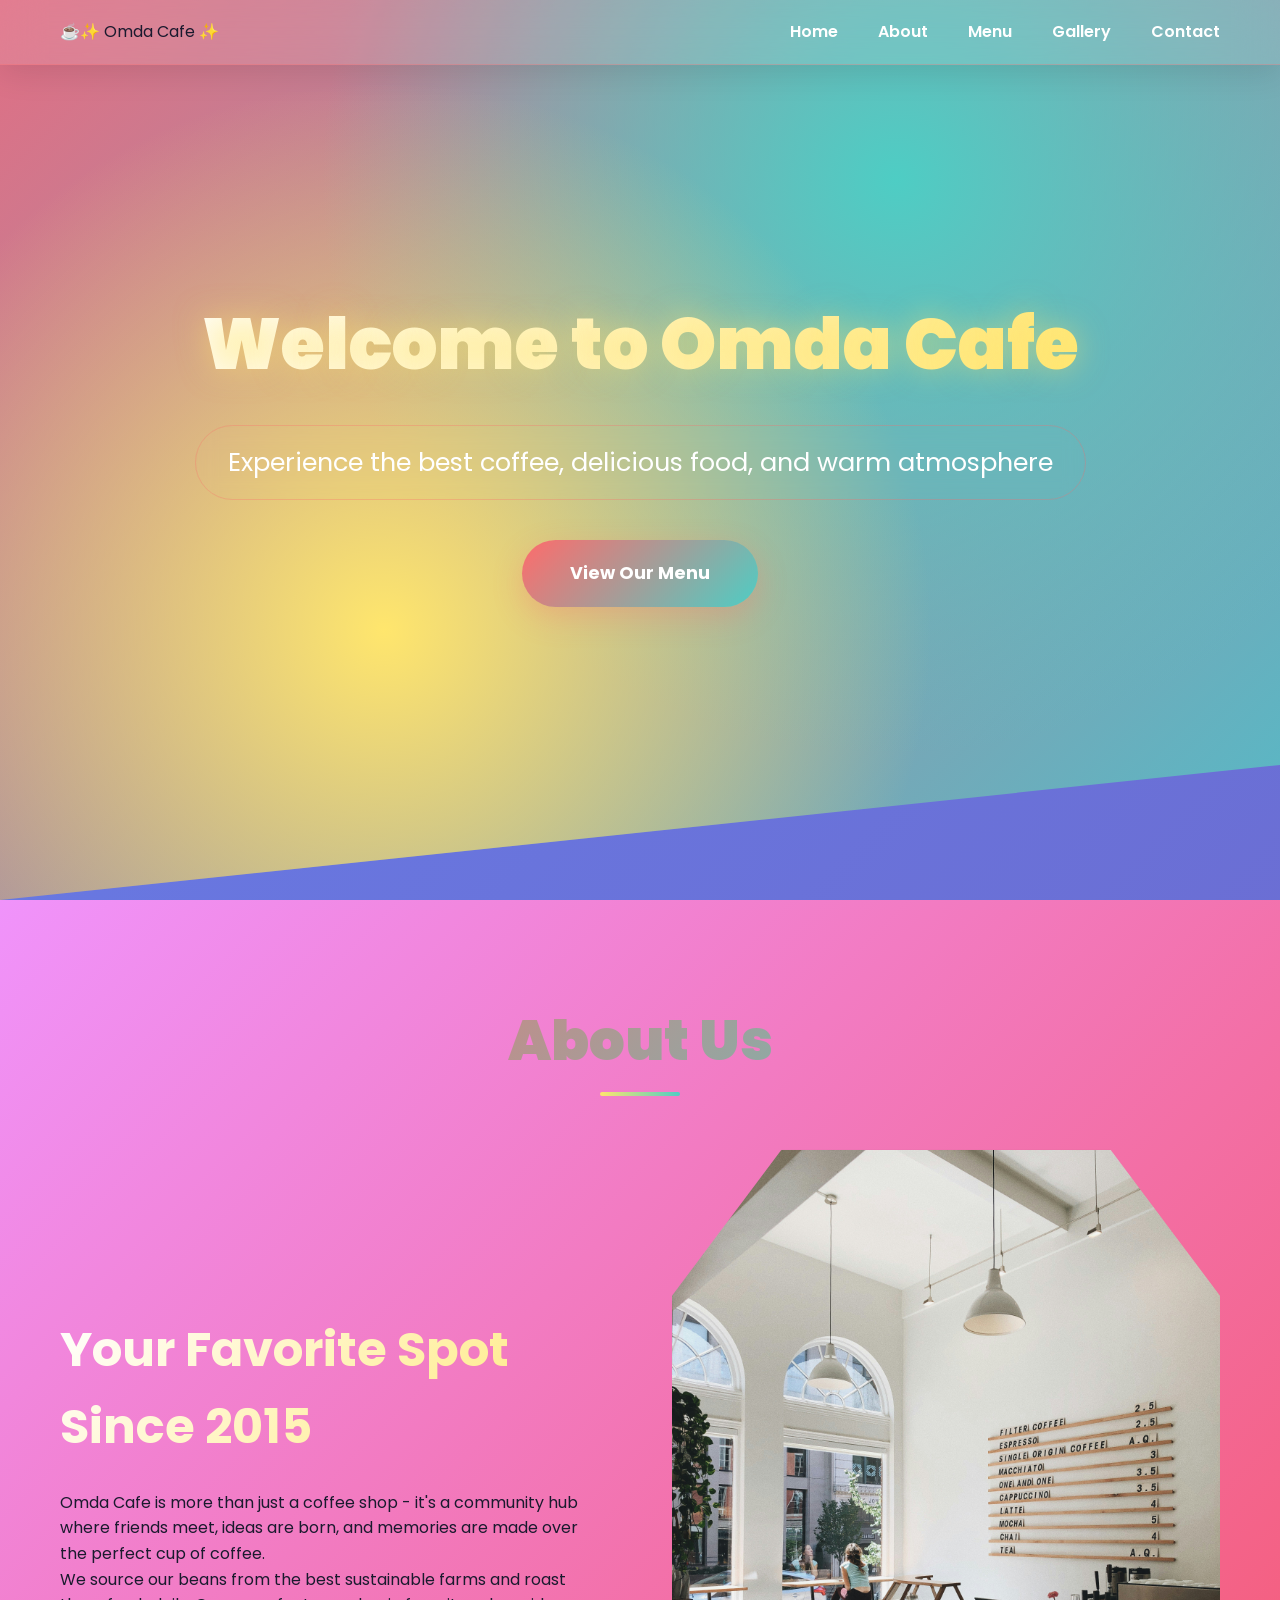
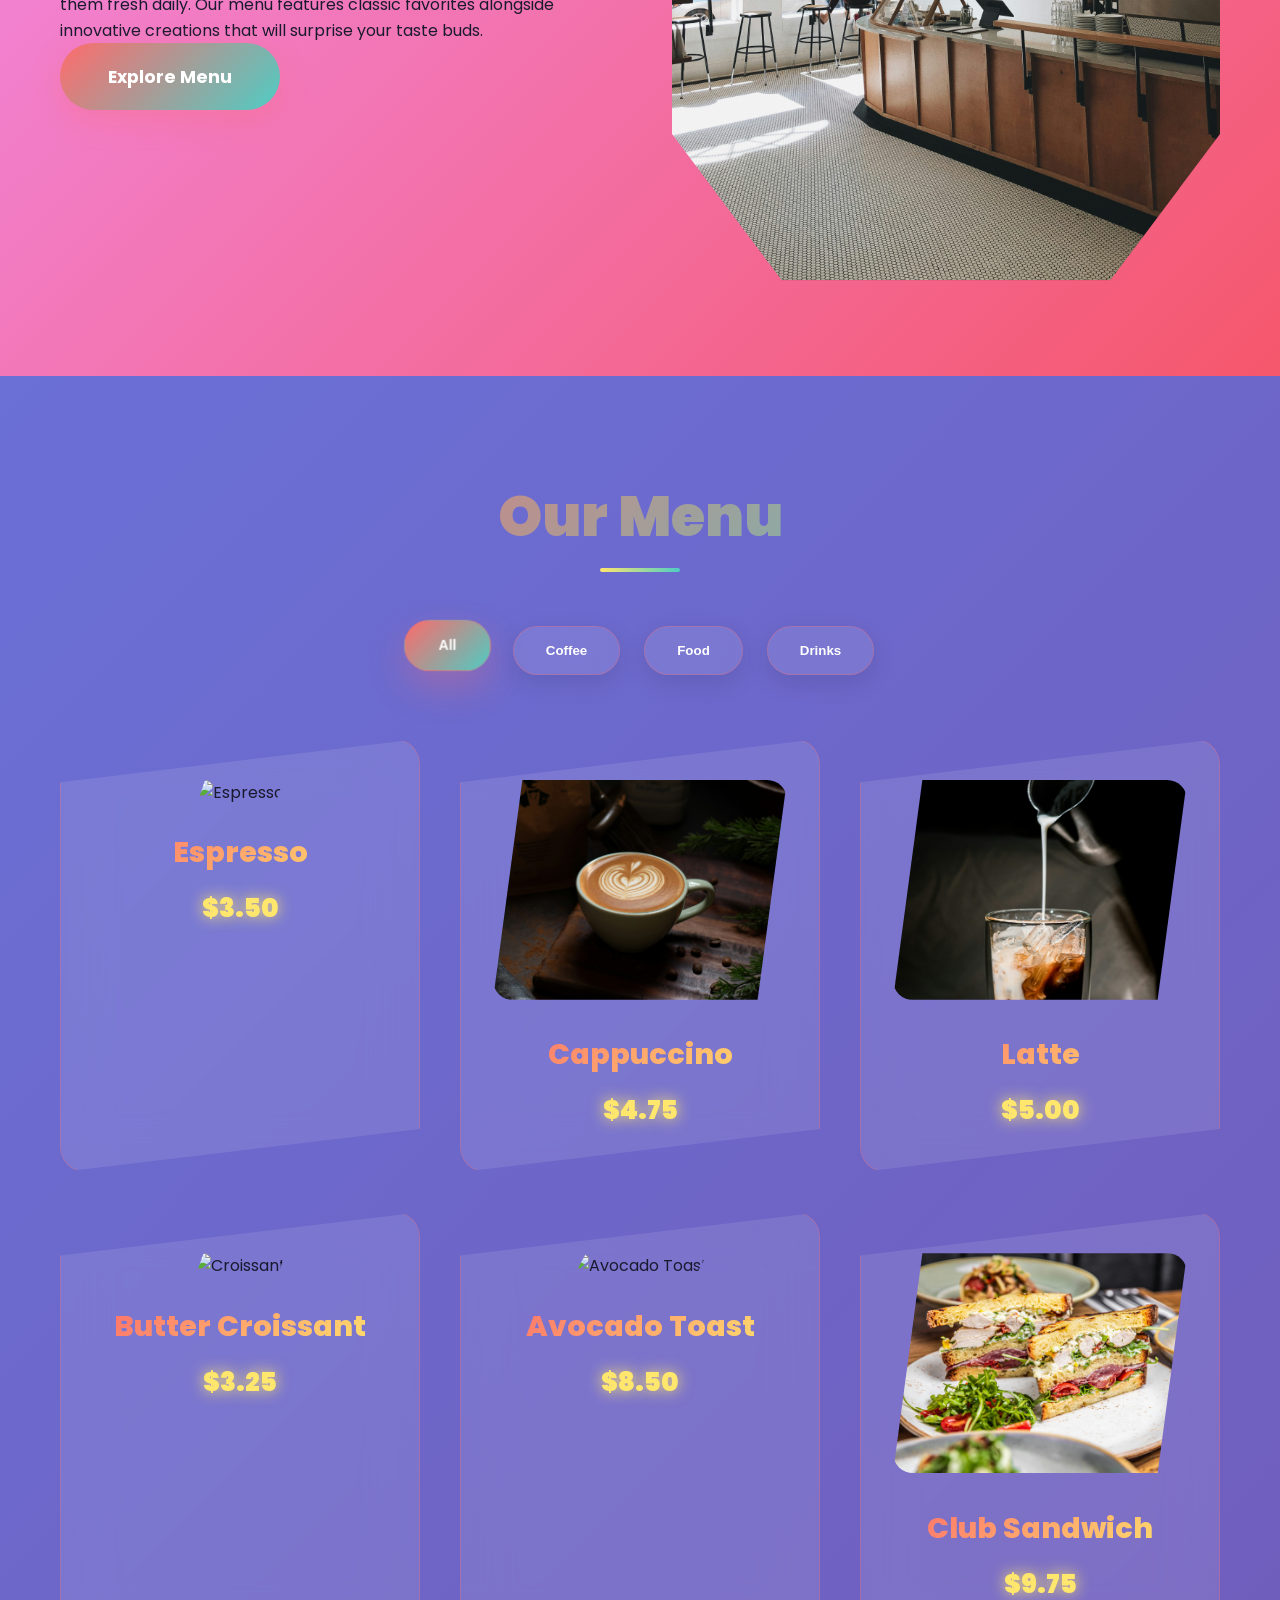
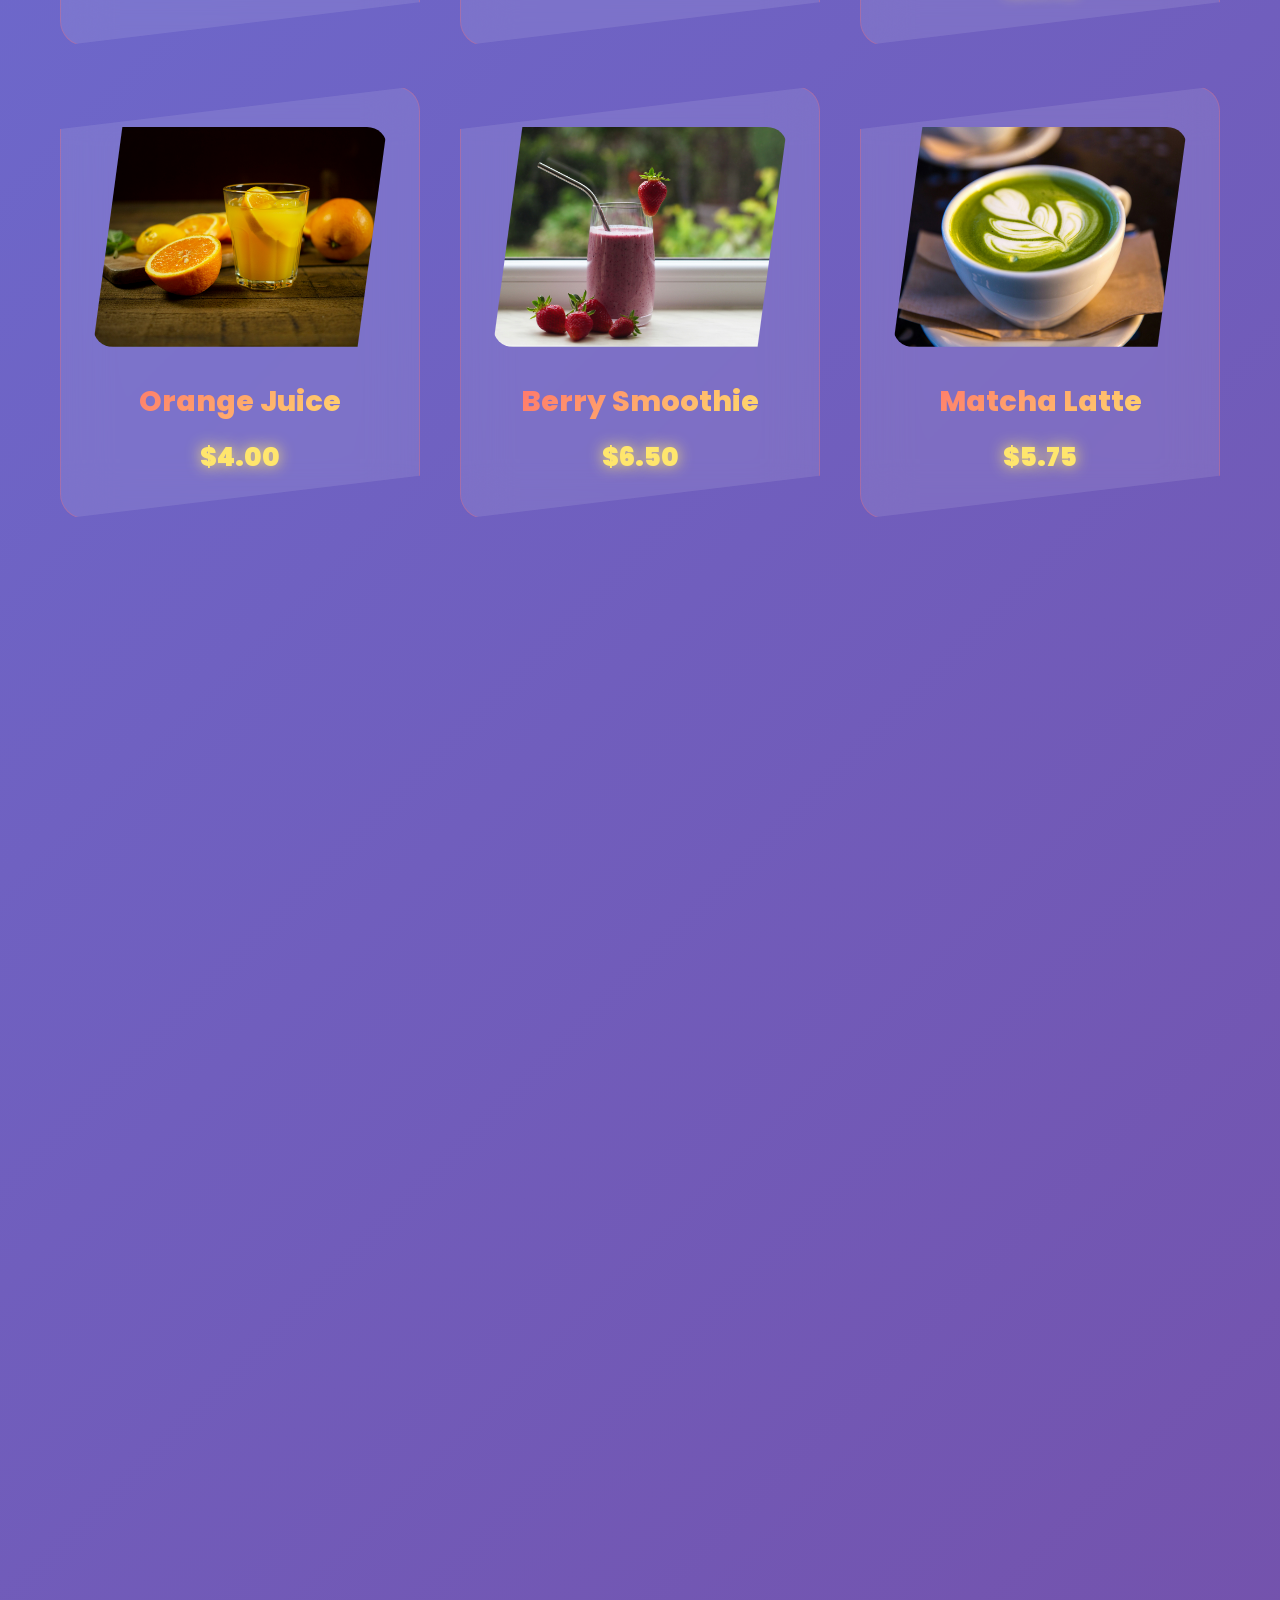
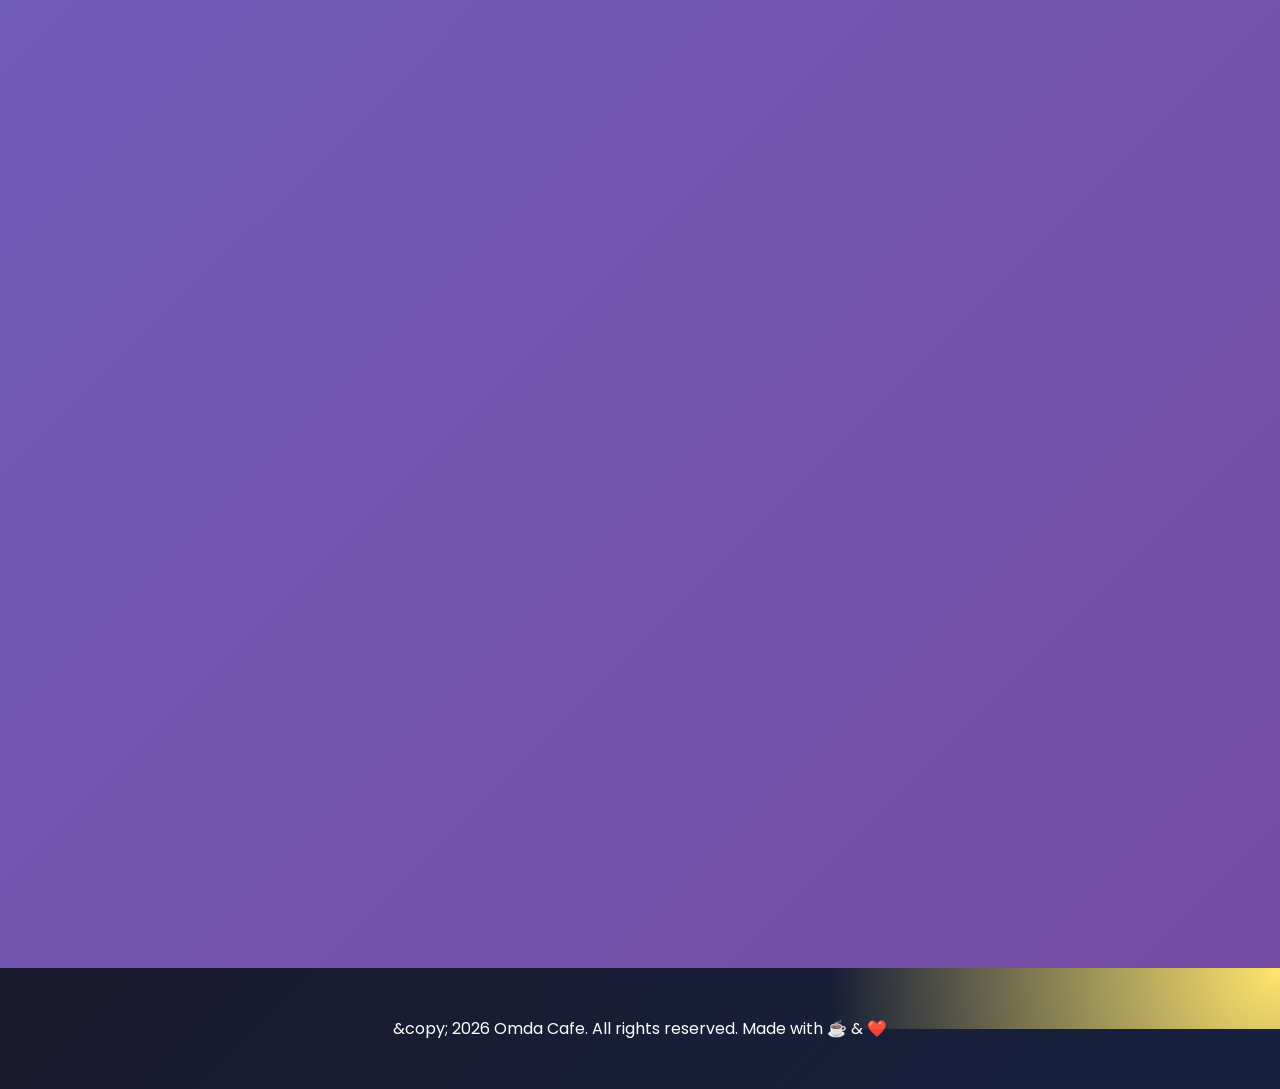
==== index.html @ 9581d434 "cofe shope" ====
<!DOCTYPE html>
<html lang="en">
<head>
  <meta charset="UTF-8">
  <meta name="viewport" content="width=device-width, initial-scale=1.0">
  <title>Omda Cafe - Best Coffee &amp; Food in Town</title>
  <link rel="stylesheet" href="css/style.css">
  <link href="https://fonts.googleapis.com/css2?family=Poppins:wght@300;400;500;600;700&amp;display=swap" rel="stylesheet">
</head>
<body>
  <nav class="navbar">
    <div class="nav-container container">
☕✨ Omda Cafe ✨
      <ul class="nav-links">
        <li><a href="#home">Home</a></li>
        <li><a href="#about">About</a></li>
        <li><a href="#menu">Menu</a></li>
        <li><a href="#gallery">Gallery</a></li>
        <li><a href="#contact">Contact</a></li>
      </ul>
    </div>
  </nav>

  <section id="home" class="hero">
    <div class="hero-content container fade-in">
      <h1>Welcome to Omda Cafe</h1>
      <p>Experience the best coffee, delicious food, and warm atmosphere</p>
      <a href="#menu" class="btn">View Our Menu</a>
    </div>
  </section>

  <section id="about" class="about section fade-in">
    <div class="container">
      <h2 class="section-title">About Us</h2>
      <div class="about-content">
        <div class="about-text">
          <h2>Your Favorite Spot Since 2015</h2>
          <p>Omda Cafe is more than just a coffee shop - it's a community hub where friends meet, ideas are born, and memories are made over the perfect cup of coffee.</p>
          <p>We source our beans from the best sustainable farms and roast them fresh daily. Our menu features classic favorites alongside innovative creations that will surprise your taste buds.</p>
          <a href="#menu" class="btn">Explore Menu</a>
        </div>
        <img src="./assets/shop.jpg" alt="Omda Cafe Interior" class="about-img">
      </div>
    </div>
  </section>

  <section id="menu" class="menu section fade-in">
    <div class="container">
      <h2 class="section-title">Our Menu</h2>
      <div class="menu-filters">
        <button class="filter-btn active" data-filter="all">All</button>
        <button class="filter-btn" data-filter="coffee">Coffee</button>
        <button class="filter-btn" data-filter="food">Food</button>
        <button class="filter-btn" data-filter="drinks">Drinks</button>
      </div>
      <div class="menu-grid">
        <div class="menu-item" data-category="coffee">
          <img class="menu-img" src="assets/espresso.jpg" alt="Espresso">
          <h3>Espresso</h3>
          <p class="menu-price">$3.50</p>
        </div>
        <div class="menu-item" data-category="coffee">
          <img class="menu-img" src="./assets/cappuccino.jpg" alt="Cappuccino">
          <h3>Cappuccino</h3>
          <p class="menu-price">$4.75</p>
        </div>
        <div class="menu-item" data-category="coffee">
          <img class="menu-img" src="./assets/latte.jpg" alt="Latte">
          <h3>Latte</h3>
          <p class="menu-price">$5.00</p>
        </div>
        <div class="menu-item" data-category="food">
          <img class="menu-img" src="https://images.unsplash.com/photo-1551632811-561732d1e306?ixlib=rb-4.0.3&amp;auto=format&amp;fit=crop&amp;w=400&amp;q=80" alt="Croissant">
          <h3>Butter Croissant</h3>
          <p class="menu-price">$3.25</p>
        </div>
        <div class="menu-item" data-category="food">
          <img class="menu-img" src="https://images.unsplash.com/photo-1570129477492-45c003edd2be?ixlib=rb-4.0.3&amp;auto=format&amp;fit=crop&amp;w=400&amp;q=80" alt="Avocado Toast">
          <h3>Avocado Toast</h3>
          <p class="menu-price">$8.50</p>
        </div>
        <div class="menu-item" data-category="food">
          <img class="menu-img" src="./assets/Club Sandwich.jpg" alt="Sandwich">
          <h3>Club Sandwich</h3>
          <p class="menu-price">$9.75</p>
        </div>
        <div class="menu-item" data-category="drinks">
          <img class="menu-img" src="./assets/Orange Juice.jpg" alt="Fresh Juice">
          <h3>Orange Juice</h3>
          <p class="menu-price">$4.00</p>
        </div>
        <div class="menu-item" data-category="drinks">
          <img class="menu-img" src="./assets/Berry Smoothie.jpg" alt="Smoothie">
          <h3>Berry Smoothie</h3>
          <p class="menu-price">$6.50</p>
        </div>
        <div class="menu-item" data-category="drinks">
          <img class="menu-img" src="./assets/Matcha Latte.jpg" alt="Matcha">
          <h3>Matcha Latte</h3>
          <p class="menu-price">$5.75</p>
        </div>
      </div>
    </div>
  </section>

  <section id="gallery" class="gallery section fade-in">
    <div class="container">
      <h2 class="section-title">Gallery</h2>
      <div class="slider-container">
        <div class="slider">
          <img src="images/gallery/cafe-ambiance.jpg" alt="Cafe ambiance" class="slide">
          <img src="images/gallery/coffee-prep.jpg" alt="Coffee preparation" class="slide">
          <img src="./images/gallery/pastries.jpg" alt="Pastries" class="slide">
          <img src="./images/gallery/cozy-seating.jpg" alt="Cozy seating" class="slide">
        </div>
        <button class="gallery-nav prev">&amp;lt;</button>
        <button class="gallery-nav next">&amp;gt;</button>
        <div class="dots"></div>
      </div>
    </div>
  </section>

  <section id="contact" class="contact section fade-in">
    <div class="container">
      <h2 class="section-title">Contact &amp; Reservations</h2>
      <div class="contact-content">
        <div class="contact-info">
          <h2>Visit Us</h2>
          <div class="contact-item">
            <div class="contact-icon">📍</div>
            <div>
              <h3>Location</h3>
              <p>Kigali, City Center<br>Down Town</p>
            </div>
          </div>
          <div class="contact-item">
            <div class="contact-icon">📞</div>
            <div>
              <h3>Phone</h3>
              <p>+250 795 639 032</p>
            </div>
          </div>
          <div class="contact-item">
            <div class="contact-icon">🕒</div>
            <div>
              <h3>Hours</h3>
              <p>Mon-Fri: 7AM-9PM<br>Sat-Sun: 8AM-10PM</p>
            </div>
          </div>
        </div>
        <form class="contact-form">
          <div class="form-group">
            <label for="name">Your Name</label>
            <input type="text" id="name" name="name" required>
          </div>
          <div class="form-group">
            <label for="email">Email</label>
            <input type="email" id="email" name="email" required>
          </div>
          <div class="form-group">
            <label for="party">Party Size</label>
            <select id="party" name="party">
              <option value="1">1 Person</option>
              <option value="2">2 People</option>
              <option value="3-4">3-4 People</option>
              <option value="5+">5+ People</option>
            </select>
          </div>
          <div class="form-group">
            <label for="message">Date &amp; Time / Message</label>
            <textarea id="message" name="message" placeholder="e.g., Reservation for Friday 7PM" required></textarea>
          </div>
          <button type="submit" class="submit-btn">Send Reservation Request</button>
        </form>
      </div>
    </div>
  </section>

  <footer class="footer">
    <div class="container">
      <p>&amp;copy; 2026 Omda Cafe. All rights reserved. Made with ☕ &amp; ❤️</p>
    </div>
  </footer>

  <script src="js/script.js"></script>
</body>
</html>
---- css/style.css ----
/* Omda Cafe - Creative Vibrant Style.css | Neon Gradients & Glassmorphism */

:root {
  --primary: #FF6B6B;
  --secondary: #4ECDC4;
  --accent: #FFE66D;
  --dark: #1A1A2E;
  --light: #16213E;
  --glass: rgba(255, 255, 255, 0.1);
  --glass-glow: rgba(255, 107, 107, 0.3);
}

/* Reset & Base */
* {
  margin: 0;
  padding: 0;
  box-sizing: border-box;
}

body {
  font-family: 'Poppins', sans-serif;
  line-height: 1.6;
  color: var(--dark);
  overflow-x: hidden;
  background: linear-gradient(135deg, #667eea 0%, #764ba2 100%);
  min-height: 100vh;
}

/* Custom Scrollbar */
::-webkit-scrollbar {
  width: 8px;
}

::-webkit-scrollbar-track {
  background: var(--glass);
}

::-webkit-scrollbar-thumb {
  background: linear-gradient(var(--primary), var(--secondary));
  border-radius: 4px;
}

/* Container */
.container {
  max-width: 1200px;
  margin: 0 auto;
  padding: 0 20px;
}

/* Navbar - Glassmorphism */
.navbar {
  position: fixed;
  top: 0;
  width: 100%;
  background: var(--glass);
  backdrop-filter: blur(20px);
  -webkit-backdrop-filter: blur(20px);
  border-bottom: 1px solid var(--glass-glow);
  z-index: 1000;
  transition: all 0.4s cubic-bezier(0.175, 0.885, 0.32, 1.275);
  box-shadow: 0 8px 32px rgba(0,0,0,0.1);
}

.navbar.scrolled {
  background: rgba(255, 107, 107, 0.15);
  box-shadow: 0 4px 20px var(--glass-glow);
}

.nav-container {
  display: flex;
  justify-content: space-between;
  align-items: center;
  padding: 1.2rem 20px;
}

.logo {
  font-size: 2rem;
  font-weight: 800;
  background: linear-gradient(135deg, var(--primary), var(--secondary));
  -webkit-background-clip: text;
  -webkit-text-fill-color: transparent;
  background-clip: text;
  text-decoration: none;
  text-shadow: 0 0 20px var(--glass-glow);
  animation: glowPulse 2s ease-in-out infinite alternate;
}

.nav-links {
  display: flex;
  list-style: none;
  gap: 2.5rem;
}

.nav-links a {
  color: white;
  text-decoration: none;
  font-weight: 600;
  position: relative;
  transition: all 0.3s ease;
  padding: 0.5rem 0;
}

.nav-links a::after {
  content: '';
  position: absolute;
  bottom: 0;
  left: 0;
  width: 0;
  height: 2px;
  background: linear-gradient(90deg, var(--accent), var(--secondary));
  transition: width 0.3s ease;
}

.nav-links a:hover::after {
  width: 100%;
}

.nav-links a:hover {
  color: var(--accent);
  text-shadow: 0 0 10px var(--accent);
}

/* Hero - Creative Gradient Overlay */
.hero {
  height: 100vh;
  background: linear-gradient(135deg, rgba(255,107,107,0.8), rgba(78,205,196,0.8)), 
              url('https://images.unsplash.com/photo-1551024506-0bccd828d307?ixlib=rb-4.0.3&auto=format&fit=crop&w=2070&q=80') center/cover;
  display: flex;
  align-items: center;
  justify-content: center;
  text-align: center;
  color: white;
  position: relative;
  clip-path: polygon(0 0, 100% 0, 100% 85%, 0 100%);
}

.hero::before {
  content: '';
  position: absolute;
  top: 0;
  left: 0;
  right: 0;
  bottom: 0;
  background: radial-gradient(circle at 30% 70%, var(--accent) 0%, transparent 50%),
              radial-gradient(circle at 70% 20%, var(--secondary) 0%, transparent 50%);
  animation: shimmer 3s ease-in-out infinite;
}

.hero-content {
  position: relative;
  z-index: 2;
}

.hero-content h1 {
  font-size: 4.5rem;
  font-weight: 900;
  background: linear-gradient(135deg, white, var(--accent));
  -webkit-background-clip: text;
  -webkit-text-fill-color: transparent;
  background-clip: text;
  margin-bottom: 1.5rem;
  animation: bounceIn 1.2s ease;
  text-shadow: 0 0 30px rgba(255,230,109,0.5);
}

.hero-content p {
  font-size: 1.6rem;
  margin-bottom: 2.5rem;
  backdrop-filter: blur(10px);
  padding: 1rem 2rem;
  border-radius: 50px;
  border: 1px solid var(--glass-glow);
  animation: fadeInUp 1s ease 0.3s both;
}

/* Creative Buttons */
.btn {
  display: inline-block;
  padding: 1.2rem 3rem;
  background: linear-gradient(135deg, var(--primary), var(--secondary));
  color: white;
  text-decoration: none;
  border-radius: 50px;
  font-weight: 700;
  font-size: 1.1rem;
  position: relative;
  overflow: hidden;
  transition: all 0.4s cubic-bezier(0.68, -0.55, 0.265, 1.55);
  box-shadow: 0 10px 30px var(--glass-glow);
  animation: fadeInUp 1s ease 0.6s both;
}

.btn::before {
  content: '';
  position: absolute;
  top: 0;
  left: -100%;
  width: 100%;
  height: 100%;
  background: linear-gradient(90deg, transparent, rgba(255,255,255,0.3), transparent);
  transition: left 0.5s;
}

.btn:hover::before {
  left: 100%;
}

.btn:hover {
  transform: translateY(-5px) scale(1.05);
  box-shadow: 0 20px 40px var(--glass-glow);
}

/* Sections */
.section {
  padding: 6rem 0;
  position: relative;
}

.section-title {
  text-align: center;
  font-size: 3.5rem;
  font-weight: 900;
  background: linear-gradient(135deg, var(--primary), var(--secondary));
  -webkit-background-clip: text;
  -webkit-text-fill-color: transparent;
  background-clip: text;
  margin-bottom: 4rem;
  position: relative;
}

.section-title::after {
  content: '';
  position: absolute;
  bottom: -10px;
  left: 50%;
  transform: translateX(-50%);
  width: 80px;
  height: 4px;
  background: linear-gradient(90deg, var(--accent), var(--secondary));
  border-radius: 2px;
}

/* About - Gradient BG */
.about {
  background: linear-gradient(135deg, #f093fb 0%, #f5576c 100%);
}

.about-content {
  display: grid;
  grid-template-columns: 1fr 1fr;
  gap: 4rem;
  align-items: center;
}

.about-text h2 {
  font-size: 3rem;
  background: linear-gradient(135deg, white, var(--accent));
  -webkit-background-clip: text;
  -webkit-text-fill-color: transparent;
  margin-bottom: 1.5rem;
}

.about-img {
  width: 100%;
  border-radius: 30px;
  clip-path: polygon(20% 0%, 80% 0%, 100% 20%, 100% 80%, 80% 100%, 20% 100%, 0% 80%, 0% 20%);
  box-shadow: 0 30px 60px rgba(0,0,0,0.2);
  transition: all 0.5s ease;
}

.about-img:hover {
  transform: rotate(2deg) scale(1.02);
  filter: drop-shadow(0 20px 40px var(--glass-glow));
}

/* Menu - Glass Cards */
.menu-filters {
  display: flex;
  justify-content: center;
  gap: 1.5rem;
  margin-bottom: 4rem;
  flex-wrap: wrap;
}

.filter-btn {
  padding: 1rem 2rem;
  background: var(--glass);
  backdrop-filter: blur(20px);
  border: 1px solid var(--glass-glow);
  border-radius: 50px;
  cursor: pointer;
  font-weight: 700;
  color: white;
  transition: all 0.4s ease;
  box-shadow: 0 8px 25px rgba(0,0,0,0.1);
}

.filter-btn.active,
.filter-btn:hover {
  background: linear-gradient(135deg, var(--primary), var(--secondary));
  transform: translateY(-5px) scale(1.05);
  box-shadow: 0 15px 35px var(--glass-glow);
}

.menu-grid {
  display: grid;
  grid-template-columns: repeat(auto-fit, minmax(320px, 1fr));
  gap: 2.5rem;
}

.menu-item {
  background: var(--glass);
  backdrop-filter: blur(25px);
  border: 1px solid var(--glass-glow);
  padding: 2.5rem 2rem;
  border-radius: 25px;
  text-align: center;
  transition: all 0.5s cubic-bezier(0.68, -0.55, 0.265, 1.55);
  opacity: 0;
  transform: translateY(50px) rotateX(10deg);
  clip-path: polygon(0 10%, 100% 0, 100% 90%, 0 100%);
}

.menu-item.visible {
  opacity: 1;
  transform: translateY(0) rotateX(0);
}

.menu-item:hover {
  transform: translateY(-15px) rotate(1deg);
  box-shadow: 0 25px 50px var(--glass-glow);
}

.menu-img {
  width: 100%;
  height: 220px;
  object-fit: cover;
  border-radius: 20px;
  margin-bottom: 1.5rem;
  clip-path: polygon(10% 0, 100% 0, 90% 100%, 0 100%);
  transition: all 0.4s ease;
}

.menu-item:hover .menu-img {
  transform: scale(1.05);
}

.menu-item h3 {
  font-size: 1.8rem;
  font-weight: 800;
  background: linear-gradient(135deg, var(--primary), var(--accent));
  -webkit-background-clip: text;
  -webkit-text-fill-color: transparent;
  margin-bottom: 0.8rem;
}

.menu-price {
  font-size: 1.6rem;
  font-weight: 900;
  color: var(--accent);
  text-shadow: 0 0 15px var(--accent);
}

/* Gallery */
.gallery {
  background: linear-gradient(135deg, #a8edea 0%, #fed6e3 100%);
  clip-path: polygon(0 15%, 100% 0, 100% 85%, 0 100%);
  margin: 2rem 0;
}

.slider-container {
  position: relative;
  max-width: 900px;
  margin: 0 auto;
  overflow: hidden;
  border-radius: 30px;
  box-shadow: 0 30px 60px rgba(0,0,0,0.2);
}

.slider {
  display: flex;
  transition: transform 0.6s cubic-bezier(0.25, 0.46, 0.45, 0.94);
}

.slide {
  min-width: 100%;
  height: 550px;
  object-fit: cover;
  filter: brightness(1.1);
}

.gallery-nav {
  position: absolute;
  top: 50%;
  transform: translateY(-50%);
  background: linear-gradient(135deg, var(--primary), var(--secondary));
  color: white;
  border: none;
  padding: 1.2rem;
  cursor: pointer;
  font-size: 1.8rem;
  font-weight: bold;
  border-radius: 50%;
  transition: all 0.4s ease;
  box-shadow: 0 10px 25px rgba(0,0,0,0.2);
  z-index: 20;
  pointer-events: auto;
}

.gallery-nav:hover {
  transform: translateY(-50%) scale(1.2);
  box-shadow: 0 15px 35px var(--glass-glow);
  z-index: 30;
}

.prev { left: 1.5rem; }
.next { right: 1.5rem; }

.dots {
  display: flex;
  justify-content: center;
  gap: 1rem;
  margin-top: 2rem;
}

.dot {
  width: 16px;
  height: 16px;
  border-radius: 50%;
  background: var(--glass);
  cursor: pointer;
  transition: all 0.3s ease;
  box-shadow: 0 4px 12px rgba(0,0,0,0.2);
}

.dot.active,
.dot:hover {
  background: var(--accent);
  transform: scale(1.3);
  box-shadow: 0 0 20px var(--accent);
}

/* Contact - Creative Form */
.contact-content {
  display: grid;
  grid-template-columns: 1fr 1fr;
  gap: 5rem;
}

.contact-info h2 {
  font-size: 3rem;
  background: linear-gradient(135deg, var(--primary), var(--secondary));
  -webkit-background-clip: text;
  -webkit-text-fill-color: transparent;
  margin-bottom: 2.5rem;
}

.contact-item {
  display: flex;
  align-items: center;
  margin-bottom: 2rem;
  padding: 1.5rem;
  background: var(--glass);
  backdrop-filter: blur(20px);
  border-radius: 20px;
  border: 1px solid var(--glass-glow);
  transition: all 0.3s ease;
}

.contact-item:hover {
  transform: translateX(10px);
  box-shadow: 0 10px 30px var(--glass-glow);
}

.contact-icon {
  width: 60px;
  height: 60px;
  background: linear-gradient(135deg, var(--primary), var(--secondary));
  border-radius: 50%;
  display: flex;
  align-items: center;
  justify-content: center;
  margin-right: 1.5rem;
  font-size: 1.8rem;
  box-shadow: 0 10px 25px rgba(0,0,0,0.2);
}

.contact-form {
  background: var(--glass);
  backdrop-filter: blur(25px);
  border: 1px solid var(--glass-glow);
  padding: 3rem;
  border-radius: 30px;
  box-shadow: 0 20px 50px rgba(0,0,0,0.15);
}

.form-group label {
  display: block;
  margin-bottom: 0.8rem;
  font-weight: 700;
  color: white;
  text-shadow: 0 1px 3px rgba(0,0,0,0.3);
}

.form-group input,
.form-group select,
.form-group textarea {
  width: 100%;
  padding: 1.2rem;
  background: rgba(255,255,255,0.2);
  border: 2px solid var(--glass-glow);
  border-radius: 15px;
  font-family: inherit;
  color: white;
  transition: all 0.4s ease;
}

.form-group input::placeholder,
.form-group textarea::placeholder {
  color: rgba(255,255,255,0.7);
}

.form-group input:focus,
.form-group select:focus,
.form-group textarea:focus {
  outline: none;
  border-color: var(--accent);
  box-shadow: 0 0 20px var(--glass-glow);
  background: rgba(255,255,255,0.3);
}

.submit-btn {
  width: 100%;
  padding: 1.5rem;
  background: linear-gradient(135deg, var(--accent), var(--primary));
  color: var(--dark);
  border: none;
  border-radius: 20px;
  font-size: 1.2rem;
  font-weight: 800;
  cursor: pointer;
  transition: all 0.4s ease;
  text-transform: uppercase;
  letter-spacing: 1px;
}

.submit-btn:hover {
  transform: translateY(-3px) scale(1.02);
  box-shadow: 0 20px 40px var(--glass-glow);
}

/* Footer */
.footer {
  background: linear-gradient(135deg, var(--dark), var(--light));
  color: white;
  text-align: center;
  padding: 3rem;
  position: relative;
  overflow: hidden;
}

.footer::before {
  content: '';
  position: absolute;
  top: -50%;
  right: -50%;
  width: 100%;
  height: 100%;
  background: radial-gradient(circle, var(--accent) 0%, transparent 70%);
  animation: float 6s ease-in-out infinite;
}

/* Enhanced Animations */
@keyframes fadeInUp {
  from {
    opacity: 0;
    transform: translateY(40px);
  }
  to {
    opacity: 1;
    transform: translateY(0);
  }
}

@keyframes bounceIn {
  0% {
    opacity: 0;
    transform: scale(0.3);
  }
  50% {
    opacity: 1;
    transform: scale(1.05);
  }
  70% {
    transform: scale(0.9);
  }
  100% {
    opacity: 1;
    transform: scale(1);
  }
}

@keyframes glowPulse {
  from {
    text-shadow: 0 0 20px var(--glass-glow);
  }
  to {
    text-shadow: 0 0 30px var(--accent), 0 0 40px var(--glass-glow);
  }
}

@keyframes shimmer {
  0%, 100% {
    transform: translateX(-100%) skewX(-15deg);
    opacity: 0;
  }
  50% {
    transform: translateX(100%) skewX(-15deg);
    opacity: 1;
  }
}

@keyframes float {
  0%, 100% {
    transform: translateY(0);
  }
  50% {
    transform: translateY(-20px);
  }
}

.fade-in {
  opacity: 0;
  transform: translateY(40px);
  transition: all 1s cubic-bezier(0.25, 0.46, 0.45, 0.94);
}

.fade-in.visible {
  opacity: 1;
  transform: translateY(0);
}

/* Responsive */
@media (max-width: 768px) {
  .nav-links {
    display: none;
  }

  .hero-content h1 {
    font-size: 3rem;
  }

  .hero {
    clip-path: polygon(0 0, 100% 0, 100% 90%, 0 100%);
  }

  .about-content,
  .contact-content {
    grid-template-columns: 1fr;
    gap: 3rem;
  }

  .menu-grid {
    grid-template-columns: 1fr;
    gap: 2rem;
  }

  .slide {
    height: 350px;
  }

  .section-title {
    font-size: 2.5rem;
  }
}

@media (max-width: 480px) {
  .container {
    padding: 0 15px;
  }

  .hero-content h1 {
    font-size: 2.5rem;
  }

  .btn {
    padding: 1rem 2rem;
  }
}
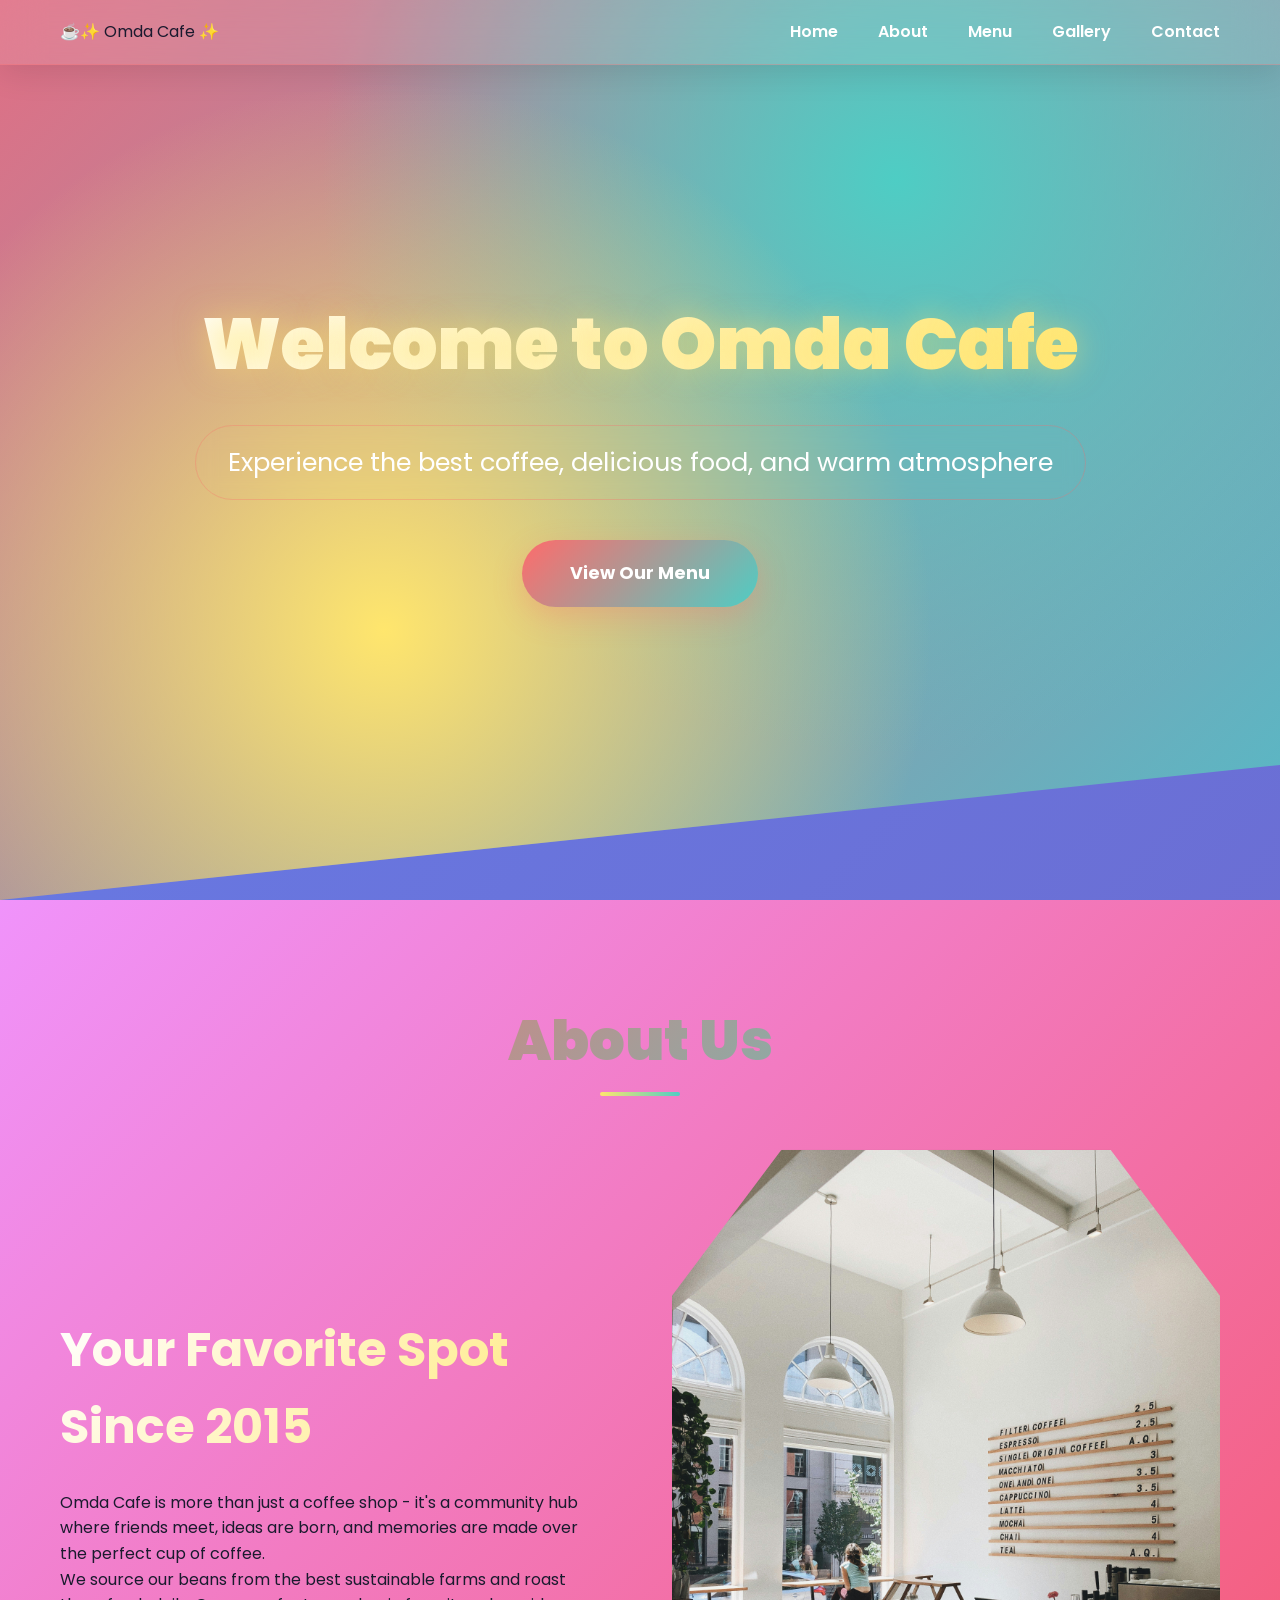
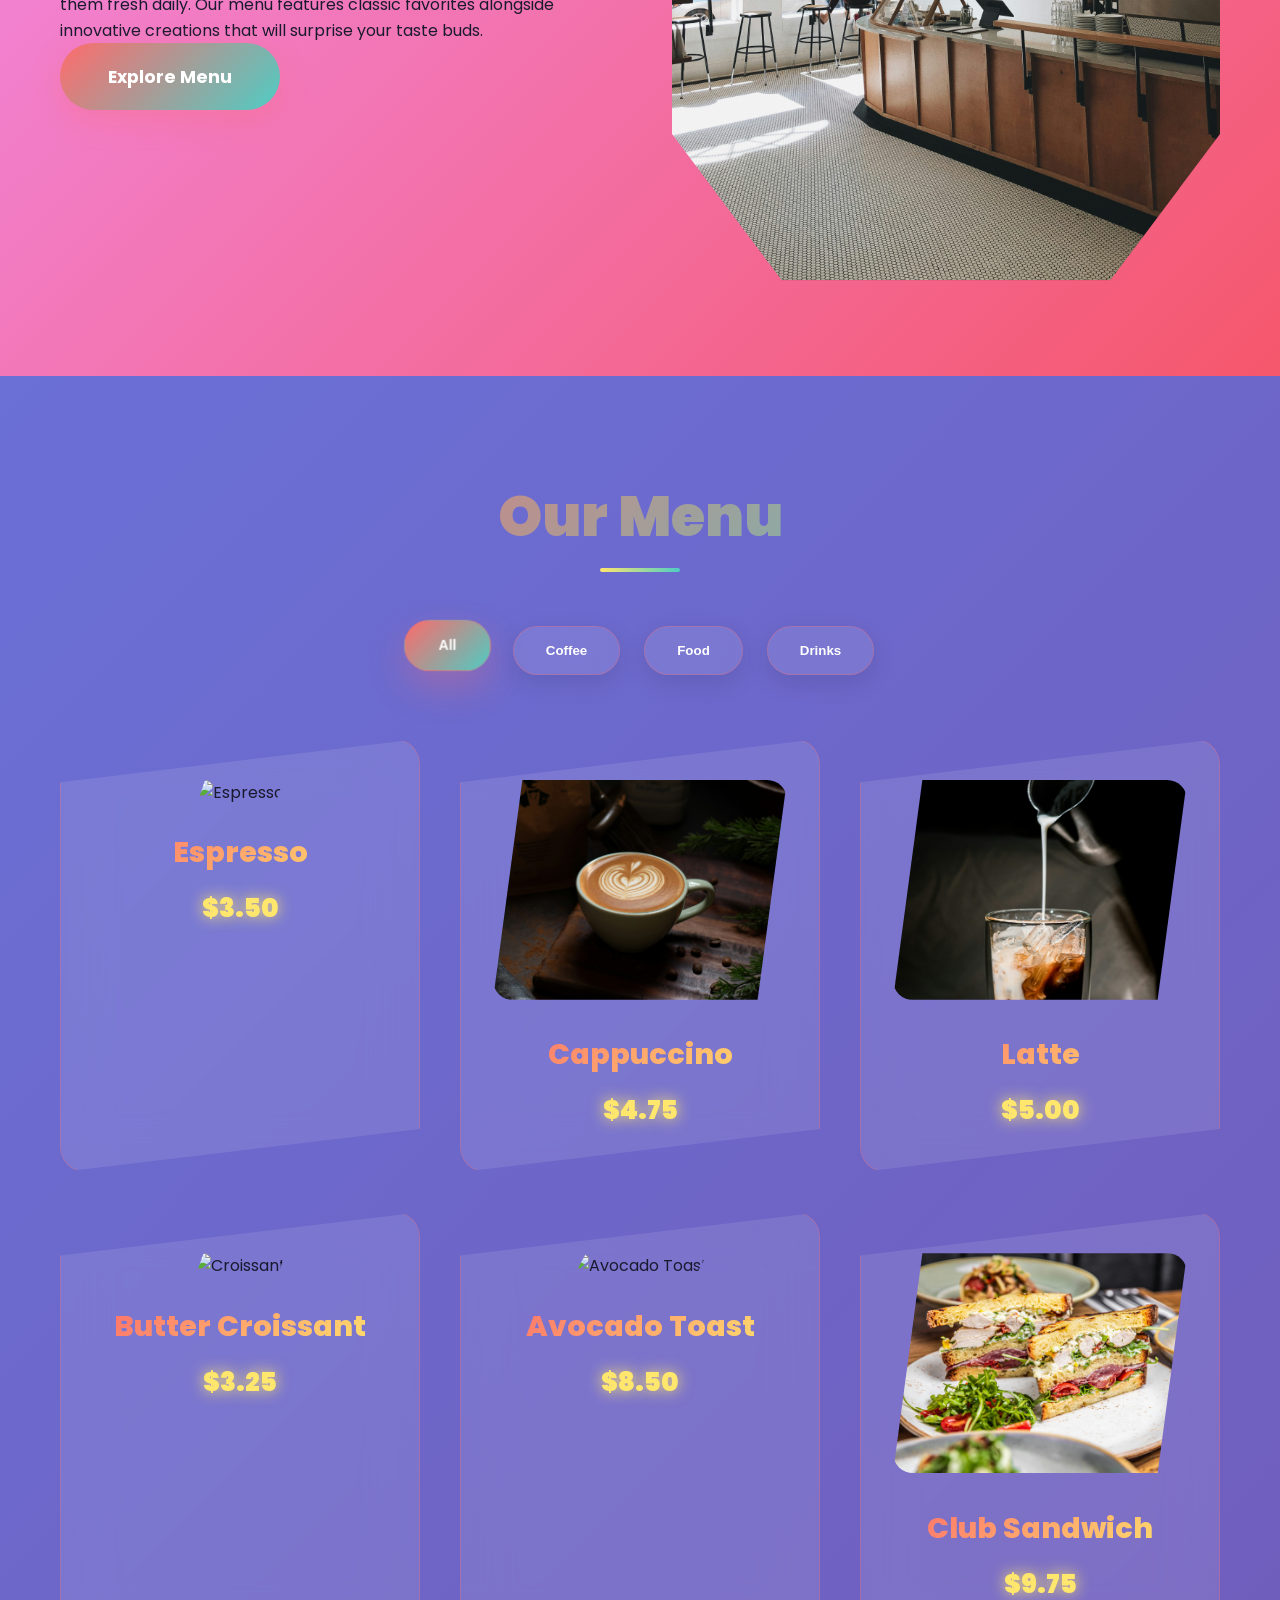
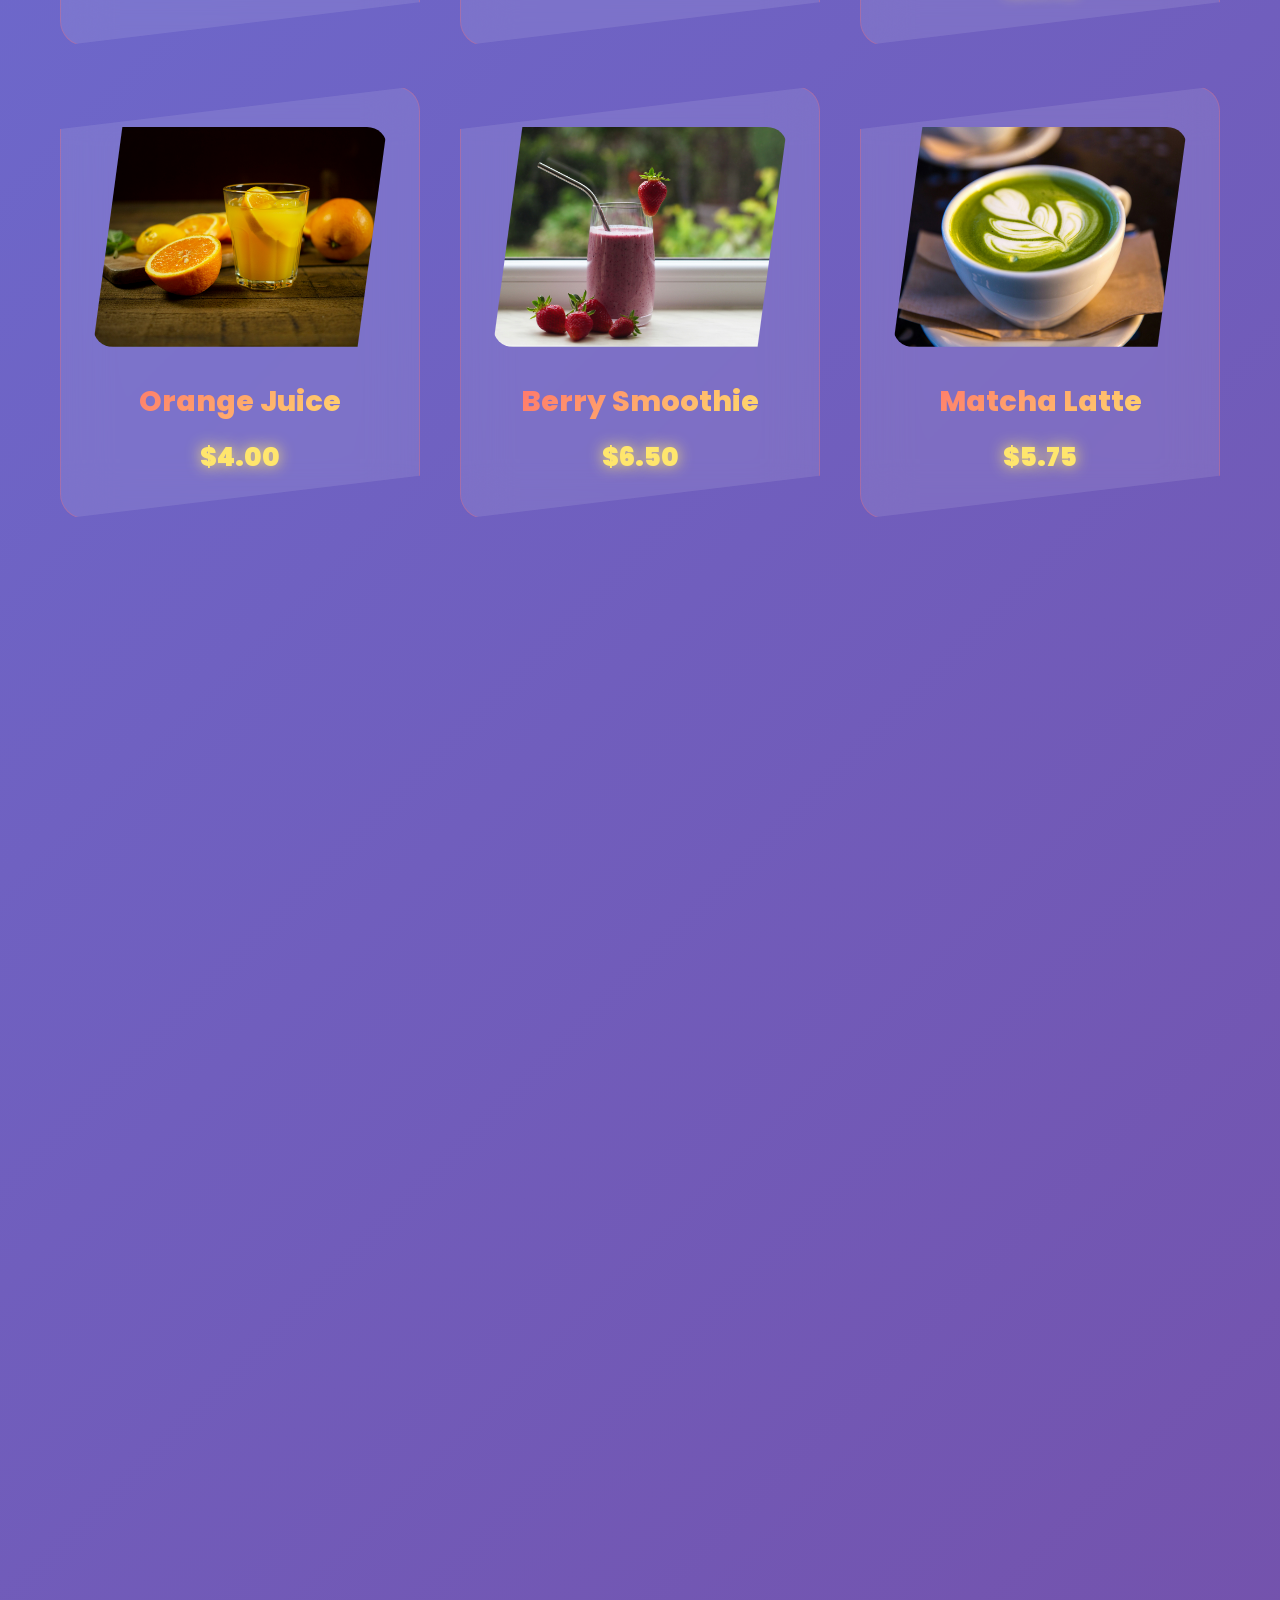
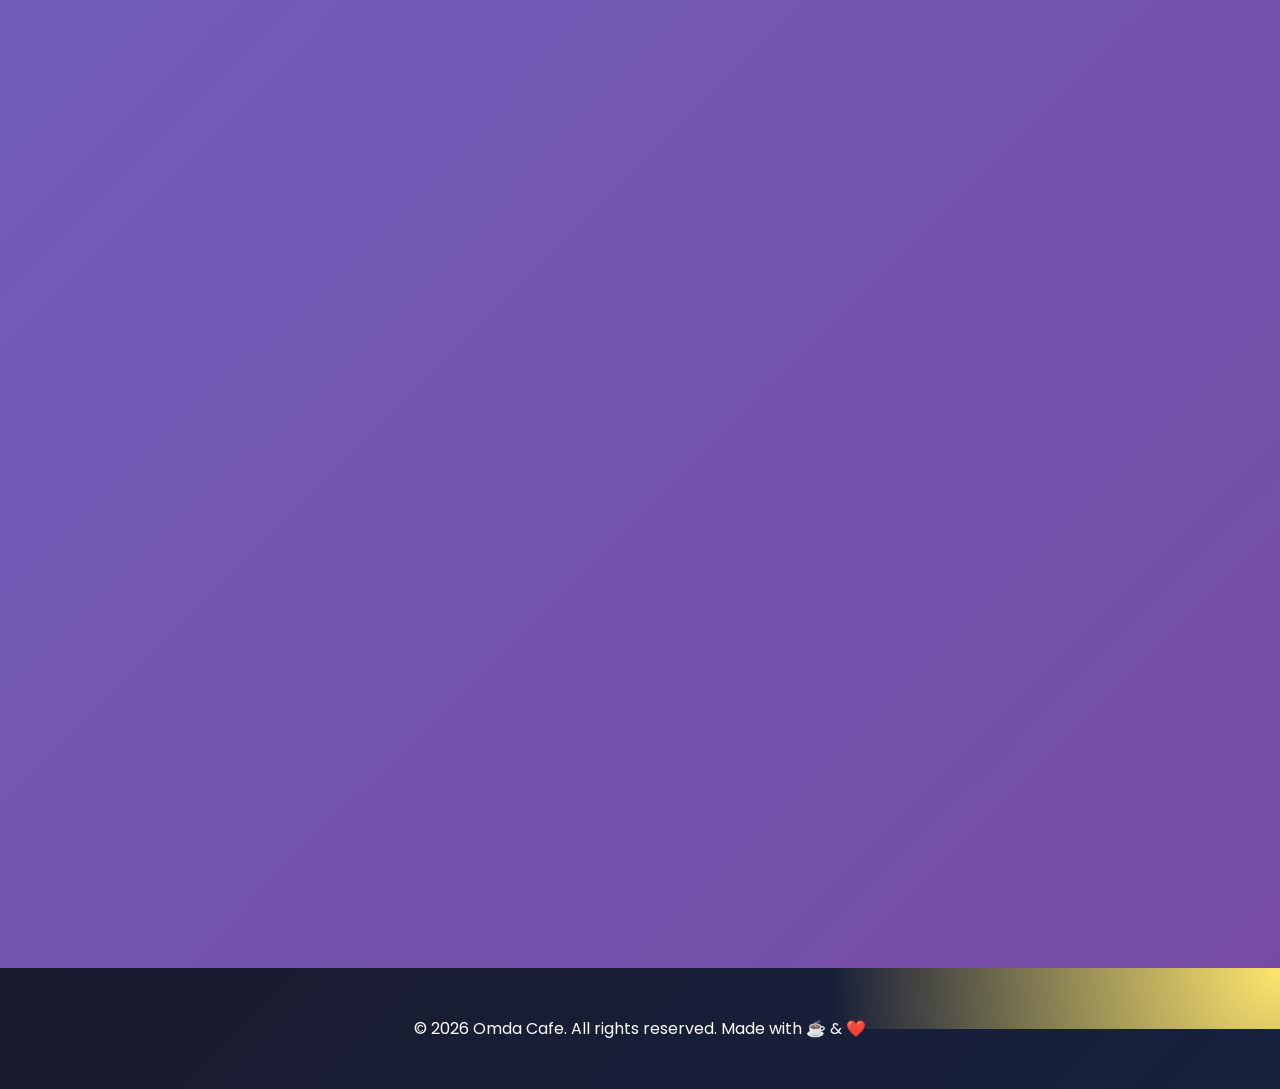
==== commit 1e5243b9: "Rename index-optimized.html to index.html" ====
--- a/index.html
+++ b/index.html
@@ -1,11 +1,13 @@
- <!DOCTYPE html>
+<!DOCTYPE html>
 <html lang="en">
 <head>
   <meta charset="UTF-8">
   <meta name="viewport" content="width=device-width, initial-scale=1.0">
-  <title>Omda Cafe - Best Coffee &amp; Food in Town</title>
+  <title>Omda Cafe - Best Coffee & Food in Town</title>
+  <link rel="preload" href="css/style.css" as="style">
+  <link rel="preload" href="https://fonts.googleapis.com/css2?family=Poppins:wght@300;400;500;600;700&display=swap" as="style">
   <link rel="stylesheet" href="css/style.css">
-  <link href="https://fonts.googleapis.com/css2?family=Poppins:wght@300;400;500;600;700&amp;display=swap" rel="stylesheet">
+  <link href="https://fonts.googleapis.com/css2?family=Poppins:wght@300;400;500;600;700&display=swap" rel="stylesheet">
 </head>
 <body>
   <nav class="navbar">
@@ -39,7 +41,7 @@
           <p>We source our beans from the best sustainable farms and roast them fresh daily. Our menu features classic favorites alongside innovative creations that will surprise your taste buds.</p>
           <a href="#menu" class="btn">Explore Menu</a>
         </div>
-        <img src="./assets/shop.jpg" alt="Omda Cafe Interior" class="about-img">
+        <img loading="lazy" src="./assets/shop.jpg" alt="Omda Cafe Interior" class="about-img">
       </div>
     </div>
   </section>
@@ -60,42 +62,42 @@
           <p class="menu-price">$3.50</p>
         </div>
         <div class="menu-item" data-category="coffee">
-          <img class="menu-img" src="./assets/cappuccino.jpg" alt="Cappuccino">
+          <img class="menu-img" loading="lazy" src="./assets/cappuccino.jpg" alt="Cappuccino">
           <h3>Cappuccino</h3>
           <p class="menu-price">$4.75</p>
         </div>
         <div class="menu-item" data-category="coffee">
-          <img class="menu-img" src="./assets/latte.jpg" alt="Latte">
+          <img class="menu-img" loading="lazy" src="./assets/latte.jpg" alt="Latte">
           <h3>Latte</h3>
           <p class="menu-price">$5.00</p>
         </div>
         <div class="menu-item" data-category="food">
-          <img class="menu-img" src="https://images.unsplash.com/photo-1551632811-561732d1e306?ixlib=rb-4.0.3&amp;auto=format&amp;fit=crop&amp;w=400&amp;q=80" alt="Croissant">
+          <img class="menu-img" loading="lazy" src="https://images.unsplash.com/photo-1551632811-561732d1e306?ixlib=rb-4.0.3&amp;auto=format&amp;fit=crop&amp;w=400&amp;q=80" alt="Croissant">
           <h3>Butter Croissant</h3>
           <p class="menu-price">$3.25</p>
         </div>
         <div class="menu-item" data-category="food">
-          <img class="menu-img" src="https://images.unsplash.com/photo-1570129477492-45c003edd2be?ixlib=rb-4.0.3&amp;auto=format&amp;fit=crop&amp;w=400&amp;q=80" alt="Avocado Toast">
+          <img class="menu-img" loading="lazy" src="https://images.unsplash.com/photo-1570129477492-45c003edd2be?ixlib=rb-4.0.3&amp;auto=format&amp;fit=crop&amp;w=400&amp;q=80" alt="Avocado Toast">
           <h3>Avocado Toast</h3>
           <p class="menu-price">$8.50</p>
         </div>
         <div class="menu-item" data-category="food">
-          <img class="menu-img" src="./assets/Club Sandwich.jpg" alt="Sandwich">
+          <img class="menu-img" loading="lazy" src="./assets/Club Sandwich.jpg" alt="Sandwich">
           <h3>Club Sandwich</h3>
           <p class="menu-price">$9.75</p>
         </div>
         <div class="menu-item" data-category="drinks">
-          <img class="menu-img" src="./assets/Orange Juice.jpg" alt="Fresh Juice">
+          <img class="menu-img" loading="lazy" src="./assets/Orange Juice.jpg" alt="Fresh Juice">
           <h3>Orange Juice</h3>
           <p class="menu-price">$4.00</p>
         </div>
         <div class="menu-item" data-category="drinks">
-          <img class="menu-img" src="./assets/Berry Smoothie.jpg" alt="Smoothie">
+          <img class="menu-img" loading="lazy" src="./assets/Berry Smoothie.jpg" alt="Smoothie">
           <h3>Berry Smoothie</h3>
           <p class="menu-price">$6.50</p>
         </div>
         <div class="menu-item" data-category="drinks">
-          <img class="menu-img" src="./assets/Matcha Latte.jpg" alt="Matcha">
+          <img class="menu-img" loading="lazy" src="./assets/Matcha Latte.jpg" alt="Matcha">
           <h3>Matcha Latte</h3>
           <p class="menu-price">$5.75</p>
         </div>
@@ -109,12 +111,12 @@
       <div class="slider-container">
         <div class="slider">
           <img src="images/gallery/cafe-ambiance.jpg" alt="Cafe ambiance" class="slide">
-          <img src="images/gallery/coffee-prep.jpg" alt="Coffee preparation" class="slide">
-          <img src="./images/gallery/pastries.jpg" alt="Pastries" class="slide">
-          <img src="./images/gallery/cozy-seating.jpg" alt="Cozy seating" class="slide">
+          <img loading="lazy" src="images/gallery/coffee-prep.jpg" alt="Coffee preparation" class="slide">
+          <img loading="lazy" src="./images/gallery/pastries.jpg" alt="Pastries" class="slide">
+          <img loading="lazy" src="./images/gallery/cozy-seating.jpg" alt="Cozy seating" class="slide">
         </div>
-        <button class="gallery-nav prev">&amp;lt;</button>
-        <button class="gallery-nav next">&amp;gt;</button>
+        <button class="gallery-nav prev"><</button>
+        <button class="gallery-nav next">></button>
         <div class="dots"></div>
       </div>
     </div>
@@ -122,7 +124,7 @@
 
   <section id="contact" class="contact section fade-in">
     <div class="container">
-      <h2 class="section-title">Contact &amp; Reservations</h2>
+      <h2 class="section-title">Contact & Reservations</h2>
       <div class="contact-content">
         <div class="contact-info">
           <h2>Visit Us</h2>
@@ -167,7 +169,7 @@
             </select>
           </div>
           <div class="form-group">
-            <label for="message">Date &amp; Time / Message</label>
+            <label for="message">Date & Time / Message</label>
             <textarea id="message" name="message" placeholder="e.g., Reservation for Friday 7PM" required></textarea>
           </div>
           <button type="submit" class="submit-btn">Send Reservation Request</button>
@@ -178,10 +180,10 @@
 
   <footer class="footer">
     <div class="container">
-      <p>&amp;copy; 2026 Omda Cafe. All rights reserved. Made with ☕ &amp; ❤️</p>
+      <p>&copy; 2026 Omda Cafe. All rights reserved. Made with ☕ & ❤️</p>
     </div>
   </footer>
 
-  <script src="js/script.js"></script>
+  <script defer src="js/script.js"></script>
 </body>
 </html>
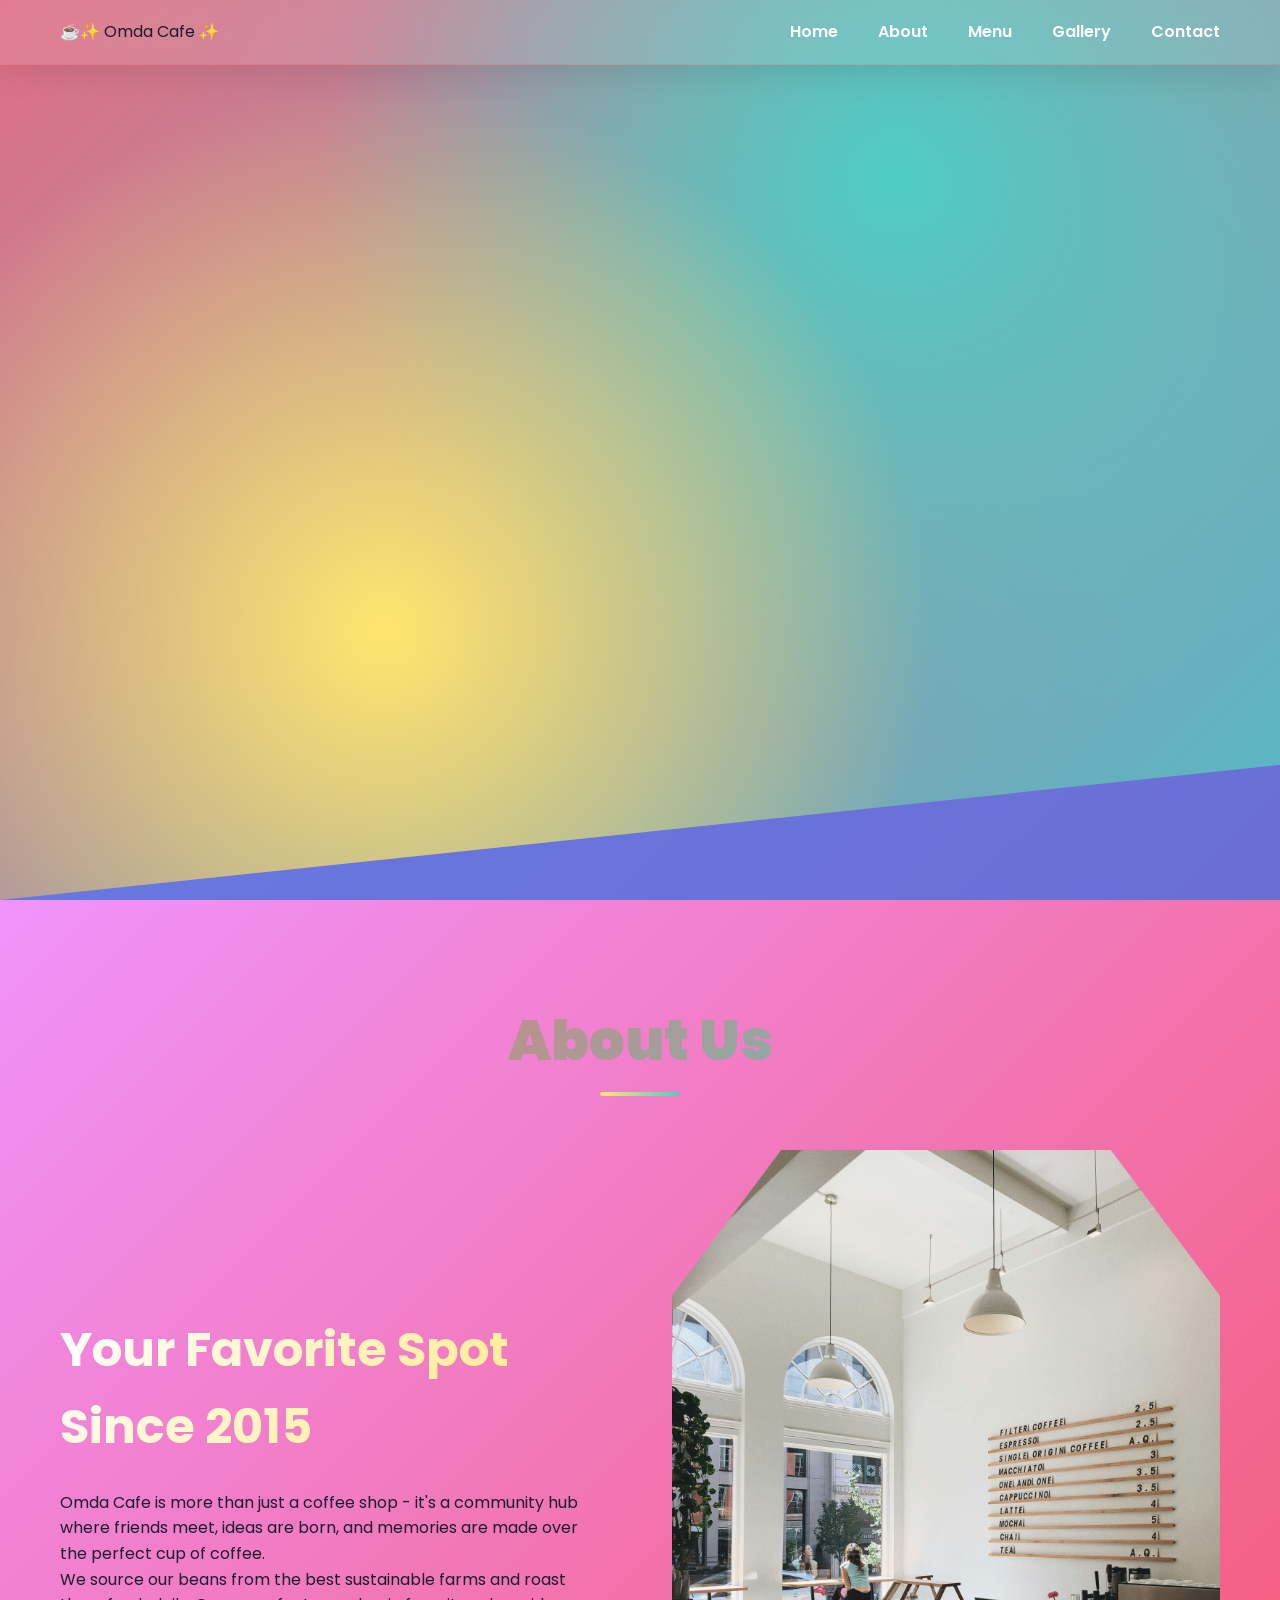
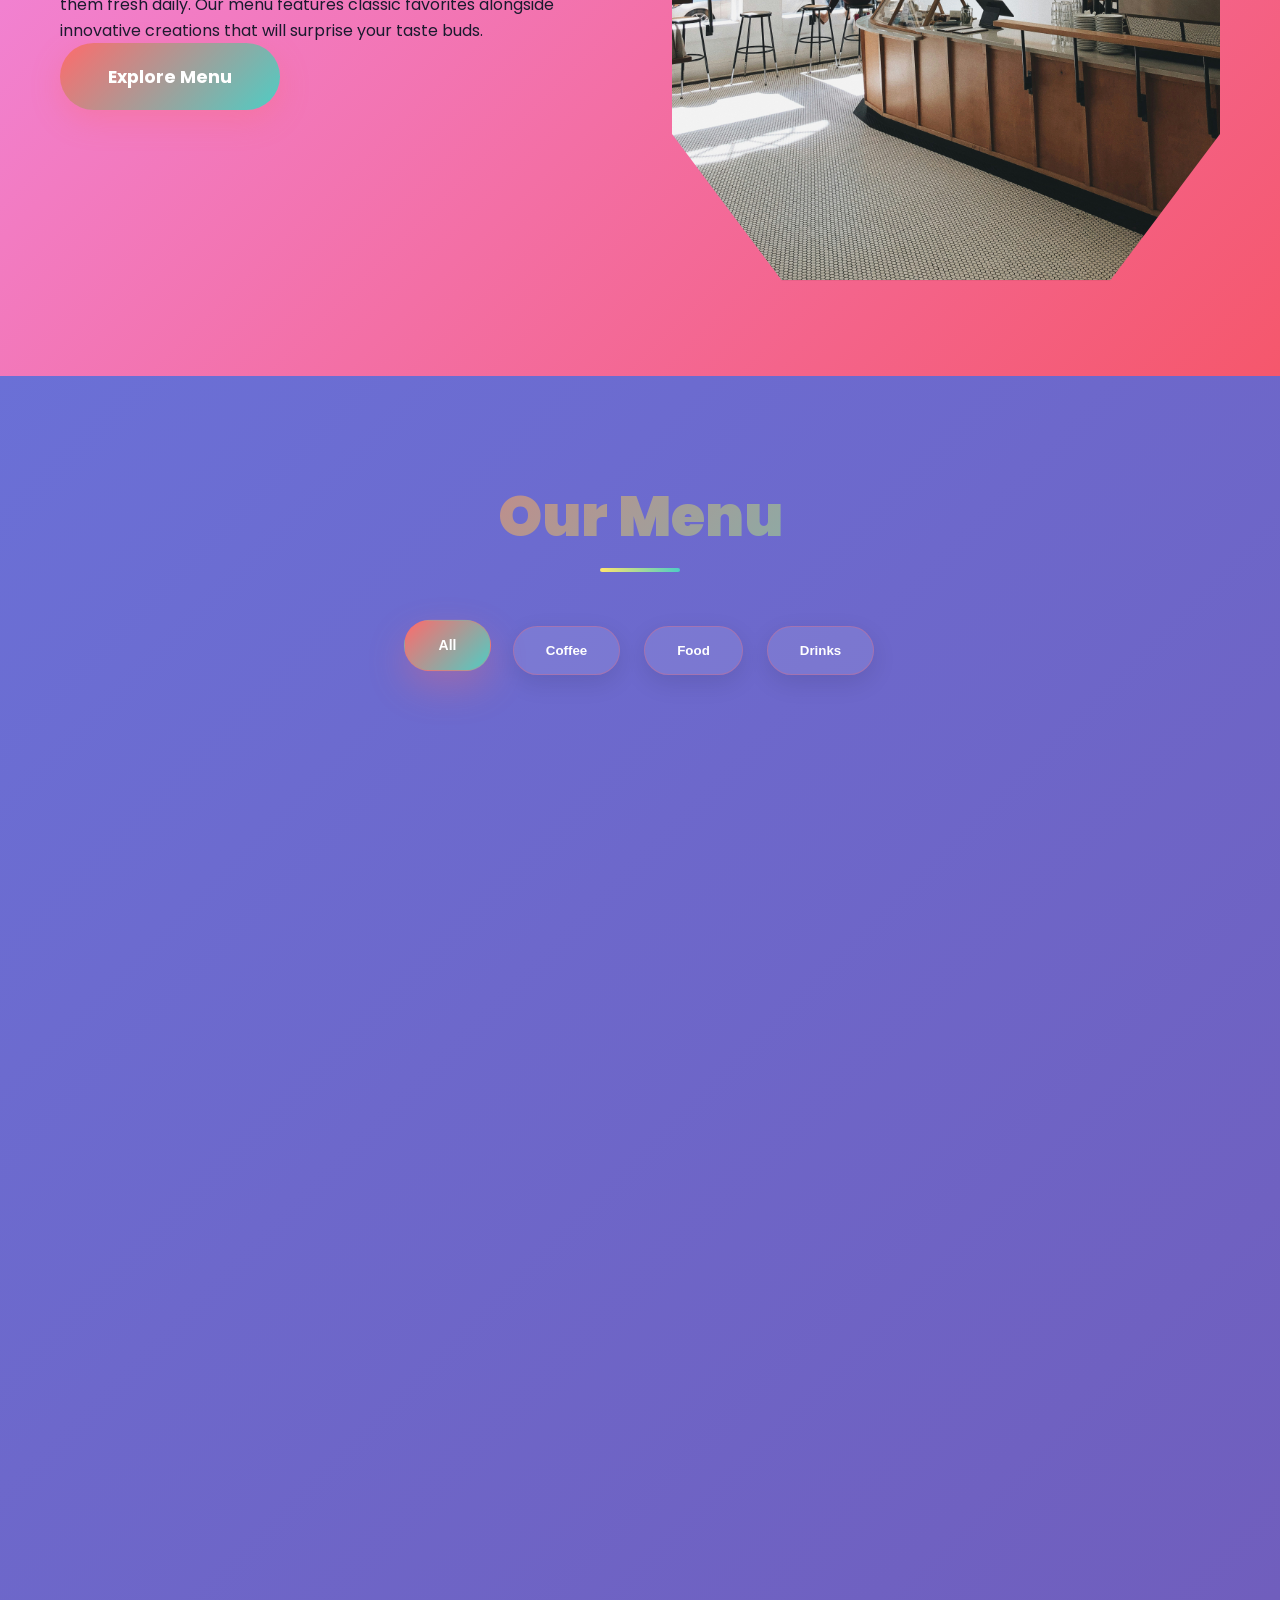
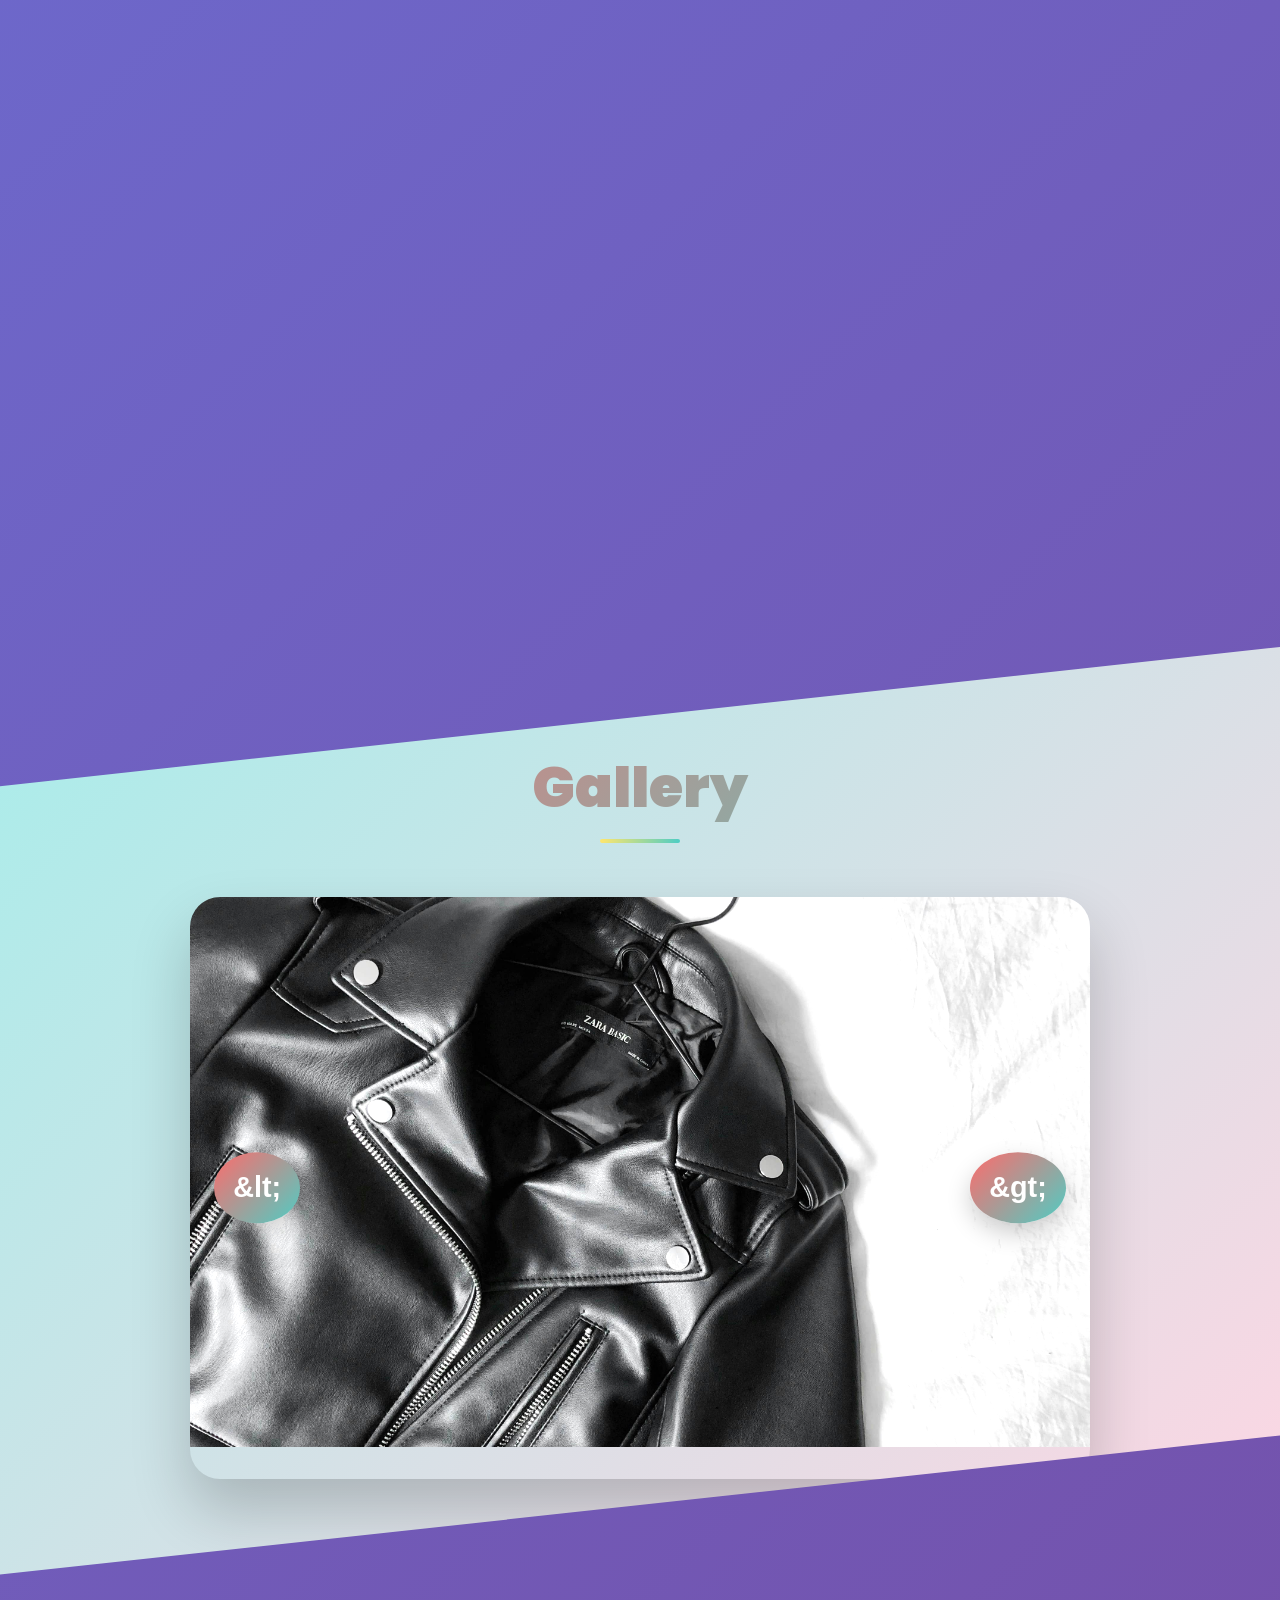
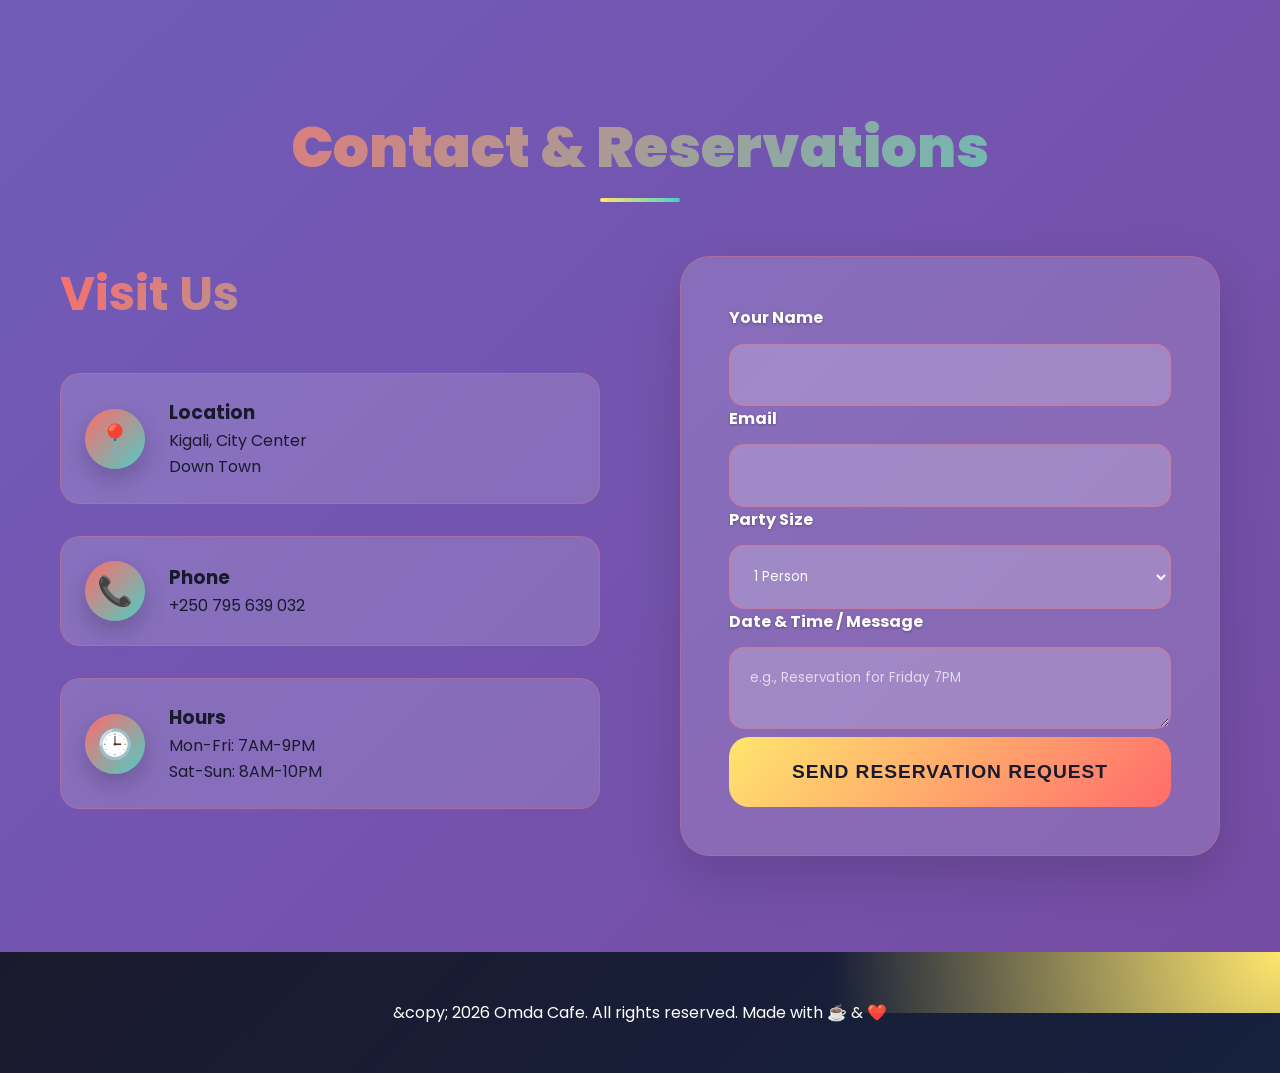
==== commit 40bdc9d0: "chore: delete unoptimized files, keep *-optimized + updates" ====
--- a/index.html
+++ b/index.html
@@ -1,18 +1,17 @@
-<!DOCTYPE html>
+ <!DOCTYPE html>
 <html lang="en">
 <head>
   <meta charset="UTF-8">
   <meta name="viewport" content="width=device-width, initial-scale=1.0">
-  <title>Omda Cafe - Best Coffee & Food in Town</title>
-  <link rel="preload" href="css/style.css" as="style">
-  <link rel="preload" href="https://fonts.googleapis.com/css2?family=Poppins:wght@300;400;500;600;700&display=swap" as="style">
-  <link rel="stylesheet" href="css/style.css">
-  <link href="https://fonts.googleapis.com/css2?family=Poppins:wght@300;400;500;600;700&display=swap" rel="stylesheet">
+  <title>Omda Cafe - Best Coffee &amp; Food in Town</title>
+  <link rel="stylesheet" href="css/style-optimized.css">
+  <link href="https://fonts.googleapis.com/css2?family=Poppins:wght@300;400;500;600;700&amp;display=swap" rel="stylesheet">
 </head>
 <body>
   <nav class="navbar">
-    <div class="nav-container container">
+<div class="nav-container container">
 ☕✨ Omda Cafe ✨
+      <button class="hamburger" aria-label="Toggle Menu">☰</button>
       <ul class="nav-links">
         <li><a href="#home">Home</a></li>
         <li><a href="#about">About</a></li>
@@ -23,7 +22,9 @@
     </div>
   </nav>
 
-  <section id="home" class="hero">
+  <div class="mobile-overlay"></div>
+
+  <section id="home" class="hero" style="padding-top: 80px;">
     <div class="hero-content container fade-in">
       <h1>Welcome to Omda Cafe</h1>
       <p>Experience the best coffee, delicious food, and warm atmosphere</p>
@@ -41,7 +42,7 @@
           <p>We source our beans from the best sustainable farms and roast them fresh daily. Our menu features classic favorites alongside innovative creations that will surprise your taste buds.</p>
           <a href="#menu" class="btn">Explore Menu</a>
         </div>
-        <img loading="lazy" src="./assets/shop.jpg" alt="Omda Cafe Interior" class="about-img">
+        <img src="./assets/shop.jpg" alt="Omda Cafe Interior" class="about-img">
       </div>
     </div>
   </section>
@@ -62,42 +63,42 @@
           <p class="menu-price">$3.50</p>
         </div>
         <div class="menu-item" data-category="coffee">
-          <img class="menu-img" loading="lazy" src="./assets/cappuccino.jpg" alt="Cappuccino">
+          <img class="menu-img" src="./assets/cappuccino.jpg" alt="Cappuccino">
           <h3>Cappuccino</h3>
           <p class="menu-price">$4.75</p>
         </div>
         <div class="menu-item" data-category="coffee">
-          <img class="menu-img" loading="lazy" src="./assets/latte.jpg" alt="Latte">
+          <img class="menu-img" src="./assets/latte.jpg" alt="Latte">
           <h3>Latte</h3>
           <p class="menu-price">$5.00</p>
         </div>
         <div class="menu-item" data-category="food">
-          <img class="menu-img" loading="lazy" src="https://images.unsplash.com/photo-1551632811-561732d1e306?ixlib=rb-4.0.3&amp;auto=format&amp;fit=crop&amp;w=400&amp;q=80" alt="Croissant">
+          <img class="menu-img" src="https://images.unsplash.com/photo-1551632811-561732d1e306?ixlib=rb-4.0.3&amp;auto=format&amp;fit=crop&amp;w=400&amp;q=80" alt="Croissant">
           <h3>Butter Croissant</h3>
           <p class="menu-price">$3.25</p>
         </div>
         <div class="menu-item" data-category="food">
-          <img class="menu-img" loading="lazy" src="https://images.unsplash.com/photo-1570129477492-45c003edd2be?ixlib=rb-4.0.3&amp;auto=format&amp;fit=crop&amp;w=400&amp;q=80" alt="Avocado Toast">
+          <img class="menu-img" src="https://images.unsplash.com/photo-1570129477492-45c003edd2be?ixlib=rb-4.0.3&amp;auto=format&amp;fit=crop&amp;w=400&amp;q=80" alt="Avocado Toast">
           <h3>Avocado Toast</h3>
           <p class="menu-price">$8.50</p>
         </div>
         <div class="menu-item" data-category="food">
-          <img class="menu-img" loading="lazy" src="./assets/Club Sandwich.jpg" alt="Sandwich">
+          <img class="menu-img" src="./assets/Club Sandwich.jpg" alt="Sandwich">
           <h3>Club Sandwich</h3>
           <p class="menu-price">$9.75</p>
         </div>
         <div class="menu-item" data-category="drinks">
-          <img class="menu-img" loading="lazy" src="./assets/Orange Juice.jpg" alt="Fresh Juice">
+          <img class="menu-img" src="./assets/Orange Juice.jpg" alt="Fresh Juice">
           <h3>Orange Juice</h3>
           <p class="menu-price">$4.00</p>
         </div>
         <div class="menu-item" data-category="drinks">
-          <img class="menu-img" loading="lazy" src="./assets/Berry Smoothie.jpg" alt="Smoothie">
+          <img class="menu-img" src="./assets/Berry Smoothie.jpg" alt="Smoothie">
           <h3>Berry Smoothie</h3>
           <p class="menu-price">$6.50</p>
         </div>
         <div class="menu-item" data-category="drinks">
-          <img class="menu-img" loading="lazy" src="./assets/Matcha Latte.jpg" alt="Matcha">
+          <img class="menu-img" src="./assets/Matcha Latte.jpg" alt="Matcha">
           <h3>Matcha Latte</h3>
           <p class="menu-price">$5.75</p>
         </div>
@@ -111,12 +112,12 @@
       <div class="slider-container">
         <div class="slider">
           <img src="images/gallery/cafe-ambiance.jpg" alt="Cafe ambiance" class="slide">
-          <img loading="lazy" src="images/gallery/coffee-prep.jpg" alt="Coffee preparation" class="slide">
-          <img loading="lazy" src="./images/gallery/pastries.jpg" alt="Pastries" class="slide">
-          <img loading="lazy" src="./images/gallery/cozy-seating.jpg" alt="Cozy seating" class="slide">
-        </div>
-        <button class="gallery-nav prev"><</button>
-        <button class="gallery-nav next">></button>
+          <img src="images/gallery/coffee-prep.jpg" alt="Coffee preparation" class="slide">
+          <img src="./images/gallery/pastries.jpg" alt="Pastries" class="slide">
+          <img src="./images/gallery/cozy-seating.jpg" alt="Cozy seating" class="slide">
+        </div>
+        <button class="gallery-nav prev">&amp;lt;</button>
+        <button class="gallery-nav next">&amp;gt;</button>
         <div class="dots"></div>
       </div>
     </div>
@@ -124,7 +125,7 @@
 
   <section id="contact" class="contact section fade-in">
     <div class="container">
-      <h2 class="section-title">Contact & Reservations</h2>
+      <h2 class="section-title">Contact &amp; Reservations</h2>
       <div class="contact-content">
         <div class="contact-info">
           <h2>Visit Us</h2>
@@ -169,7 +170,7 @@
             </select>
           </div>
           <div class="form-group">
-            <label for="message">Date & Time / Message</label>
+            <label for="message">Date &amp; Time / Message</label>
             <textarea id="message" name="message" placeholder="e.g., Reservation for Friday 7PM" required></textarea>
           </div>
           <button type="submit" class="submit-btn">Send Reservation Request</button>
@@ -180,10 +181,27 @@
 
   <footer class="footer">
     <div class="container">
-      <p>&copy; 2026 Omda Cafe. All rights reserved. Made with ☕ & ❤️</p>
+      <p>&amp;copy; 2026 Omda Cafe. All rights reserved. Made with ☕ &amp; ❤️</p>
     </div>
   </footer>
 
-  <script defer src="js/script.js"></script>
+  <script>
+    // Lazy load images
+    document.addEventListener('DOMContentLoaded', () => {
+      const images = document.querySelectorAll('img[data-src]');
+      const imageObserver = new IntersectionObserver((entries) => {
+        entries.forEach(entry => {
+          if (entry.isIntersecting) {
+            const img = entry.target;
+            img.src = img.dataset.src;
+            img.classList.remove('lazy');
+            imageObserver.unobserve(img);
+          }
+        });
+      });
+      images.forEach(img => imageObserver.observe(img));
+    });
+  </script>
+  <script src="js/script-optimized.js"></script>
 </body>
 </html>
--- a/css/style-optimized.css
+++ b/css/style-optimized.css
@@ -0,0 +1,101 @@
+/* Omda Cafe Optimized CSS | Reduced Effects: Limited backdrop-filter, Simplified Animations, Hardware Accel */
+
+:root{--primary:#FF6B6B;--secondary:#4ECDC4;--accent:#FFE66D;--dark:#1A1A2E;--light:#16213E;--glass:rgba(255,255,255,0.1);--glass-glow:rgba(255,107,107,0.3);}
+
+* {margin:0;padding:0;box-sizing:border-box;}
+body{font-family:'Poppins',sans-serif;line-height:1.6;color:var(--dark);overflow-x:hidden;background:linear-gradient(135deg,#667eea 0%,#764ba2 100%);min-height:100vh;}
+
+::-webkit-scrollbar{width:8px;}
+::-webkit-scrollbar-track{background:var(--glass);}
+::-webkit-scrollbar-thumb{background:linear-gradient(var(--primary),var(--secondary));border-radius:4px;}
+
+.container{max-width:1200px;margin:0 auto;padding:0 20px;}
+
+.navbar{position:fixed;top:0;width:100%;background:var(--glass);backdrop-filter:blur(20px);-webkit-backdrop-filter:blur(20px);border-bottom:1px solid var(--glass-glow);z-index:1000;transition:all .4s cubic-bezier(.175,.885,.32,1.275);box-shadow:0 8px 32px rgba(0,0,0,.1);}
+.navbar.scrolled{background:rgba(255,107,107,.15);box-shadow:0 4px 20px var(--glass-glow);}
+
+.nav-container{display:flex;justify-content:space-between;align-items:center;padding:1.2rem 20px;}
+.logo{font-size:2rem;font-weight:800;background:linear-gradient(135deg,var(--primary),var(--secondary));-webkit-background-clip:text;-webkit-text-fill-color:transparent;background-clip:text;text-decoration:none;text-shadow:0 0 20px var(--glass-glow);animation:glowPulse 2s ease-in-out infinite alternate;}
+
+.nav-links{display:flex;list-style:none;gap:2.5rem;}
+
+.hamburger{display:none;background:none;border:none;font-size:2rem;color:white;cursor:pointer;padding:.5rem;z-index:1001;}
+.mobile-overlay{display:none;position:fixed;top:0;left:0;width:100%;height:100%;background:rgba(0,0,0,.5);z-index:999;}
+.nav-links a{color:white;text-decoration:none;font-weight:600;position:relative;transition:all .3s ease;padding:.5rem 0;}
+.nav-links a::after{content:'';position:absolute;bottom:0;left:0;width:0;height:2px;background:linear-gradient(90deg,var(--accent),var(--secondary));transition:width .3s ease;}
+.nav-links a:hover::after{width:100%;}
+.nav-links a:hover{color:var(--accent);text-shadow:0 0 10px var(--accent);}
+
+.hero{height:100vh;background:linear-gradient(135deg,rgba(255,107,107,.8),rgba(78,205,196,.8)),url('https://images.unsplash.com/photo-1551024506-0bccd828d307?ixlib=rb-4.0.3&auto=format&fit=crop&w=2070&q=80') center/cover;display:flex;align-items:center;justify-content:center;text-align:center;color:white;position:relative;clip-path:polygon(0 0,100% 0,100% 85%,0 100%);}
+.hero::before{content:'';position:absolute;top:0;left:0;right:0;bottom:0;background:radial-gradient(circle at 30% 70%,var(--accent) 0%,transparent 50%),radial-gradient(circle at 70% 20%,var(--secondary) 0%,transparent 50%);animation:shimmer 3s ease-in-out infinite;}
+.hero-content{position:relative;z-index:2;}
+.hero-content h1{font-size:4.5rem;font-weight:900;background:linear-gradient(135deg,white,var(--accent));-webkit-background-clip:text;-webkit-text-fill-color:transparent;background-clip:text;margin-bottom:1.5rem;animation:bounceIn 1.2s ease;text-shadow:0 0 30px rgba(255,230,109,.5);}
+.hero-content p{font-size:1.6rem;margin-bottom:2.5rem;backdrop-filter:blur(10px);padding:1rem 2rem;border-radius:50px;border:1px solid var(--glass-glow);animation:fadeInUp 1s ease .3s both;}
+
+.btn{display:inline-block;padding:1.2rem 3rem;background:linear-gradient(135deg,var(--primary),var(--secondary));color:white;text-decoration:none;border-radius:50px;font-weight:700;font-size:1.1rem;position:relative;overflow:hidden;transition:all .4s cubic-bezier(.68,-.55,.265,1.55);box-shadow:0 10px 30px var(--glass-glow);animation:fadeInUp 1s ease .6s both;}
+.btn::before{content:'';position:absolute;top:0;left:-100%;width:100%;height:100%;background:linear-gradient(90deg,transparent,rgba(255,255,255,.3),transparent);transition:left .5s;}
+.btn:hover::before{left:100%;}
+.btn:hover{transform:translateY(-5px) scale(1.05);box-shadow:0 20px 40px var(--glass-glow);}
+
+.section{padding:6rem 0;position:relative;}
+.section-title{text-align:center;font-size:3.5rem;font-weight:900;background:linear-gradient(135deg,var(--primary),var(--secondary));-webkit-background-clip:text;-webkit-text-fill-color:transparent;background-clip:text;margin-bottom:4rem;position:relative;}
+.section-title::after{content:'';position:absolute;bottom:-10px;left:50%;transform:translateX(-50%);width:80px;height:4px;background:linear-gradient(90deg,var(--accent),var(--secondary));border-radius:2px;}
+
+.about{background:linear-gradient(135deg,#f093fb 0%,#f5576c 100%);}
+.about-content{display:grid;grid-template-columns:1fr 1fr;gap:4rem;align-items:center;}
+.about-text h2{font-size:3rem;background:linear-gradient(135deg,white,var(--accent));-webkit-background-clip:text;-webkit-text-fill-color:transparent;margin-bottom:1.5rem;}
+.about-img{width:100%;border-radius:30px;clip-path:polygon(20% 0%,80% 0%,100% 20%,100% 80%,80% 100%,20% 100%,0% 80%,0% 20%);box-shadow:0 30px 60px rgba(0,0,0,.2);transition:all .5s ease;}
+.about-img:hover{transform:rotate(2deg) scale(1.02);filter:drop-shadow(0 20px 40px var(--glass-glow));}
+
+.menu-filters{display:flex;justify-content:center;gap:1.5rem;margin-bottom:4rem;flex-wrap:wrap;}
+.filter-btn{padding:1rem 2rem;background:var(--glass);border:1px solid var(--glass-glow);border-radius:50px;cursor:pointer;font-weight:700;color:white;transition:all .4s ease;box-shadow:0 8px 25px rgba(0,0,0,.1);}
+.filter-btn.active,.filter-btn:hover{background:linear-gradient(135deg,var(--primary),var(--secondary));transform:translateY(-5px) scale(1.05);box-shadow:0 15px 35px var(--glass-glow);}
+
+.menu-grid{display:grid;grid-template-columns:repeat(auto-fit,minmax(320px,1fr));gap:2.5rem;}
+.menu-item{background:rgba(255,255,255,.15);border:1px solid var(--glass-glow);padding:2.5rem 2rem;border-radius:25px;text-align:center;transition:all .5s cubic-bezier(.68,-.55,.265,1.55);opacity:0;transform:translateY(50px);border-radius:25px;}
+.menu-item.visible{opacity:1;transform:translateY(0);}
+.menu-item:hover{transform:translateY(-15px);box-shadow:0 25px 50px var(--glass-glow);}
+.menu-img{width:100%;height:220px;object-fit:cover;border-radius:20px;margin-bottom:1.5rem;transition:all .4s ease;}
+.menu-item:hover .menu-img{transform:scale(1.05);}
+.menu-item h3{font-size:1.8rem;font-weight:800;background:linear-gradient(135deg,var(--primary),var(--accent));-webkit-background-clip:text;-webkit-text-fill-color:transparent;margin-bottom:.8rem;}
+.menu-price{font-size:1.6rem;font-weight:900;color:var(--accent);text-shadow:0 0 15px var(--accent);}
+
+.gallery{background:linear-gradient(135deg,#a8edea 0%,#fed6e3 100%);clip-path:polygon(0 15%,100% 0,100% 85%,0 100%);margin:2rem 0;}
+.slider-container{position:relative;max-width:900px;margin:0 auto;overflow:hidden;border-radius:30px;box-shadow:0 30px 60px rgba(0,0,0,.2);}
+.slider{display:flex;transition:transform .6s cubic-bezier(.25,.46,.45,.94);}
+.slide{min-width:100%;height:550px;object-fit:cover;filter:brightness(1.1);}
+.gallery-nav{position:absolute;top:50%;transform:translateY(-50%);background:linear-gradient(135deg,var(--primary),var(--secondary));color:white;border:none;padding:1.2rem;cursor:pointer;font-size:1.8rem;font-weight:bold;border-radius:50%;transition:all .4s ease;box-shadow:0 10px 25px rgba(0,0,0,.2);z-index:20;}
+.gallery-nav:hover{transform:translateY(-50%) scale(1.2);box-shadow:0 15px 35px var(--glass-glow);}
+.prev{left:1.5rem;}
+.next{right:1.5rem;}
+.dots{display:flex;justify-content:center;gap:1rem;margin-top:2rem;}
+.dot{width:16px;height:16px;border-radius:50%;background:var(--glass);cursor:pointer;transition:all .3s ease;box-shadow:0 4px 12px rgba(0,0,0,.2);}
+.dot.active,.dot:hover{background:var(--accent);transform:scale(1.3);box-shadow:0 0 20px var(--accent);}
+
+.contact-content{display:grid;grid-template-columns:1fr 1fr;gap:5rem;}
+.contact-info h2{font-size:3rem;background:linear-gradient(135deg,var(--primary),var(--secondary));-webkit-background-clip:text;-webkit-text-fill-color:transparent;margin-bottom:2.5rem;}
+.contact-item{display:flex;align-items:center;margin-bottom:2rem;padding:1.5rem;background:rgba(255,255,255,.15);border-radius:20px;border:1px solid var(--glass-glow);transition:all .3s ease;}
+.contact-item:hover{transform:translateX(10px);box-shadow:0 10px 30px var(--glass-glow);}
+.contact-icon{width:60px;height:60px;background:linear-gradient(135deg,var(--primary),var(--secondary));border-radius:50%;display:flex;align-items:center;justify-content:center;margin-right:1.5rem;font-size:1.8rem;box-shadow:0 10px 25px rgba(0,0,0,.2);}
+.contact-form{background:rgba(255,255,255,.15);border:1px solid var(--glass-glow);padding:3rem;border-radius:30px;box-shadow:0 20px 50px rgba(0,0,0,.15);}
+.form-group label{display:block;margin-bottom:.8rem;font-weight:700;color:white;text-shadow:0 1px 3px rgba(0,0,0,.3);}
+.form-group input,.form-group select,.form-group textarea{width:100%;padding:1.2rem;background:rgba(255,255,255,.2);border:2px solid var(--glass-glow);border-radius:15px;font-family:inherit;color:white;transition:all .4s ease;}
+.form-group input::placeholder,.form-group textarea::placeholder{color:rgba(255,255,255,.7);}
+.form-group input:focus,.form-group select:focus,.form-group textarea:focus{outline:none;border-color:var(--accent);box-shadow:0 0 20px var(--glass-glow);background:rgba(255,255,255,.3);}
+.submit-btn{width:100%;padding:1.5rem;background:linear-gradient(135deg,var(--accent),var(--primary));color:var(--dark);border:none;border-radius:20px;font-size:1.2rem;font-weight:800;cursor:pointer;transition:all .4s ease;text-transform:uppercase;letter-spacing:1px;}
+.submit-btn:hover{transform:translateY(-3px) scale(1.02);box-shadow:0 20px 40px var(--glass-glow);}
+
+.footer{background:linear-gradient(135deg,var(--dark),var(--light));color:white;text-align:center;padding:3rem;position:relative;overflow:hidden;}
+.footer::before{content:'';position:absolute;top:-50%;right:-50%;width:100%;height:100%;background:radial-gradient(circle,var(--accent) 0%,transparent 70%);animation:float 6s ease-in-out infinite;}
+
+@keyframes fadeInUp{from{opacity:0;transform:translateY(40px);}to{opacity:1;transform:translateY(0);}}
+@keyframes bounceIn{0%{opacity:0;transform:scale(.3);}50%{opacity:1;transform:scale(1.05);}70%{transform:scale(.9);}100%{opacity:1;transform:scale(1);}}
+@keyframes glowPulse{from{text-shadow:0 0 20px var(--glass-glow);}to{text-shadow:0 0 30px var(--accent),0 0 40px var(--glass-glow);}}
+@keyframes shimmer{0%,100%{transform:translateX(-100%) skewX(-15deg);opacity:0;}50%{transform:translateX(100%) skewX(-15deg);opacity:1;}}
+@keyframes float{0%,100%{transform:translateY(0);}50%{transform:translateY(-20px);}}
+
+.fade-in{opacity:0;transform:translateY(40px);transition:all 1s cubic-bezier(.25,.46,.45,.94);}
+.fade-in.visible{opacity:1;transform:translateY(0);}
+
+@media (max-width:768px){.hamburger{display:block;}.nav-links{position:fixed;top:80px;right:0;width:80%;max-width:350px;height:calc(100vh - 80px);background:var(--glass);backdrop-filter:blur(20px);flex-direction:column;justify-content:flex-start;align-items:center;gap:2rem;padding:2rem 1.5rem;transform:translateX(100%);transition:transform .4s cubic-bezier(.25,.46,.45,.94);box-shadow:-10px 0 30px rgba(0,0,0,.3);overflow-y:auto;}.nav-links.active{transform:translateX(0);}.nav-links a{font-size:1.4rem;padding:1rem 0;width:100%;text-align:center;}.mobile-overlay.active{display:block;}.hero{padding-top:80px;min-height:calc(100vh - 80px);clip-path:polygon(0 0,100% 0,100% 90%,0 100%);}.hero-content h1{font-size:3rem;}.about-content,.contact-content{grid-template-columns:1fr;gap:3rem;}.menu-grid{grid-template-columns:1fr;gap:2rem;}.slide{height:350px;}.section-title{font-size:2.5rem;}}
+@media (max-width:480px){.container{padding:0 15px;}.hero-content h1{font-size:2.5rem;}.btn{padding:1rem 2rem;}}
